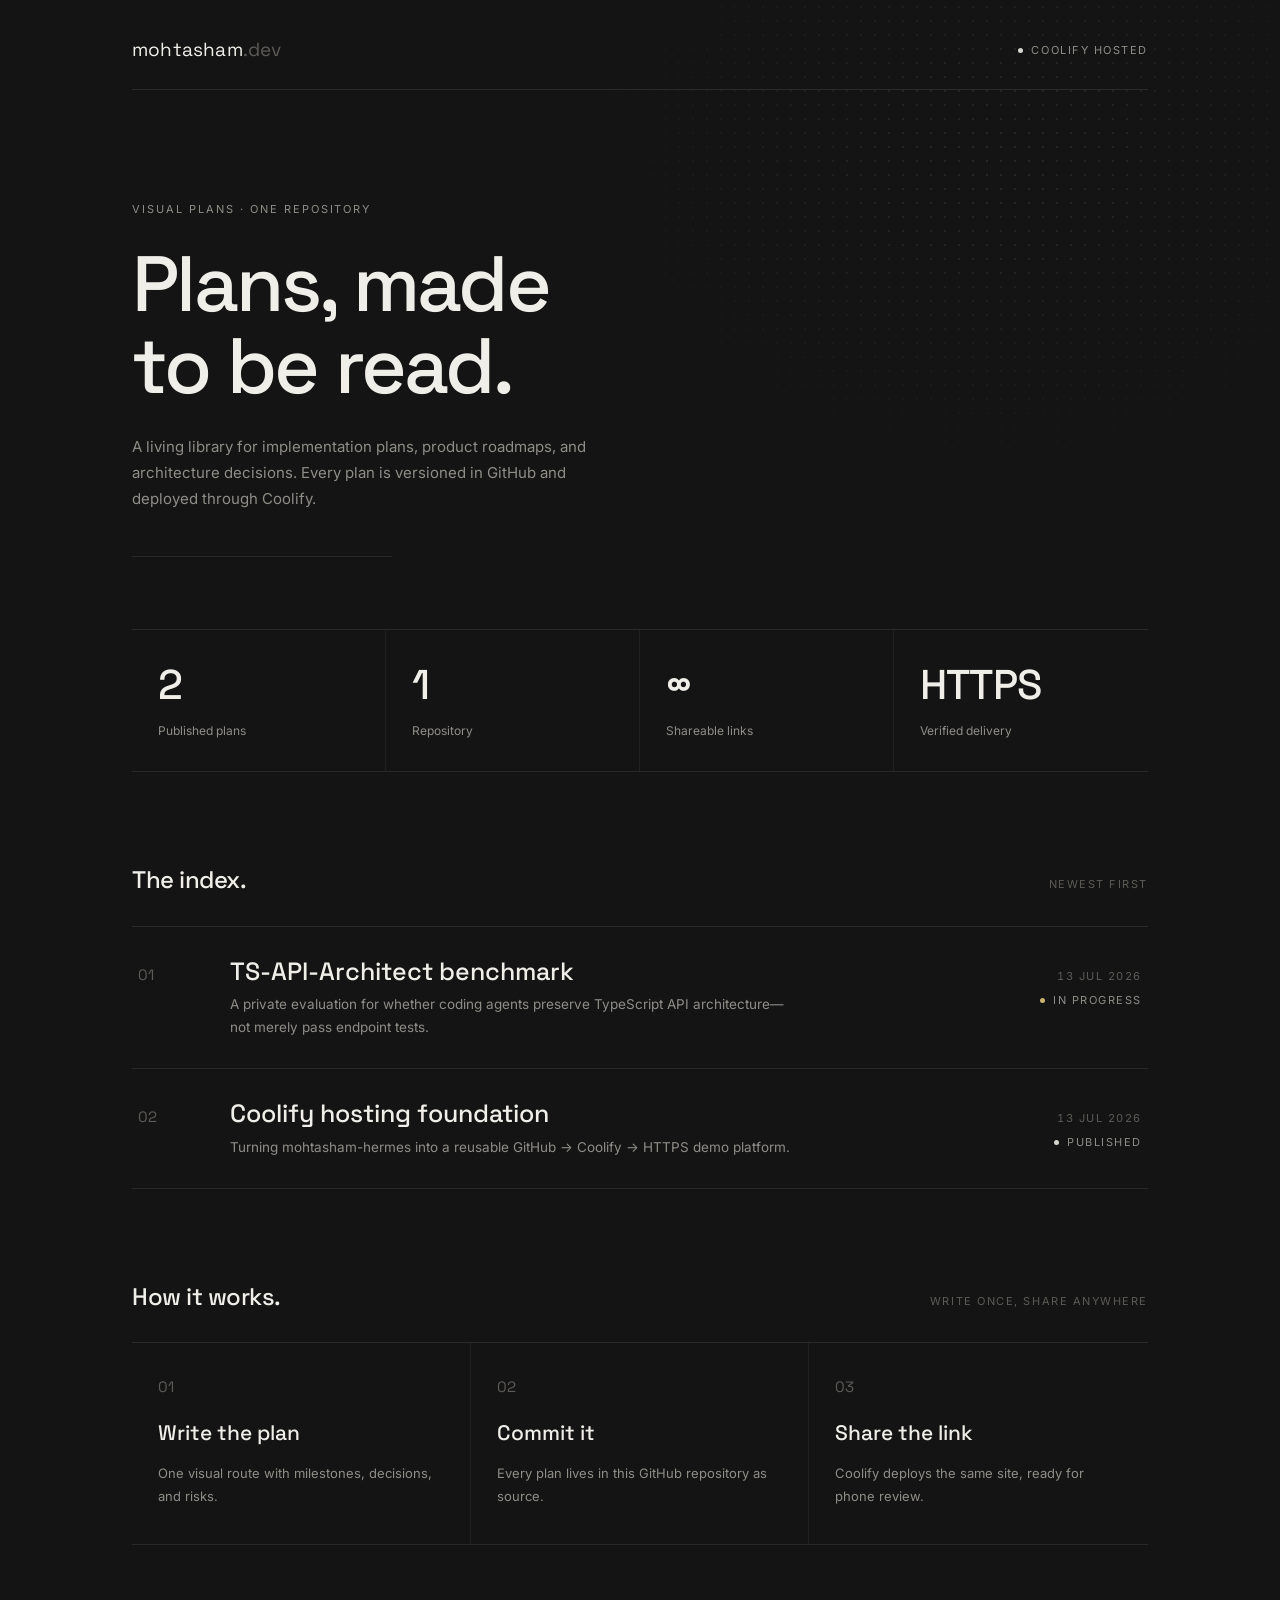
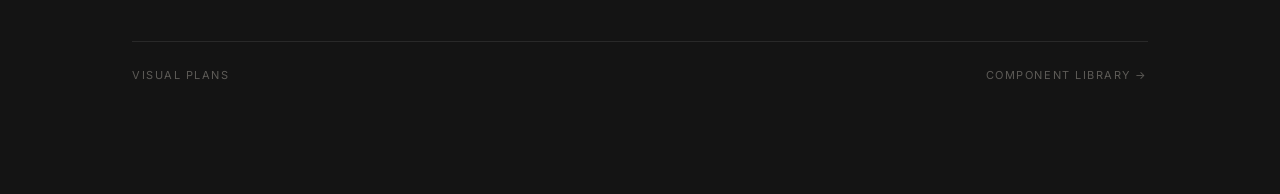
==== index.html @ 5f359d57 "feat: add TS API Architect visual plan" ====
<!doctype html>
<html lang="en">
  <head>
    <meta charset="utf-8" />
    <meta name="viewport" content="width=device-width, initial-scale=1" />
    <meta name="theme-color" content="#141414" />
    <meta
      name="description"
      content="A living library of implementation plans, roadmaps, and architecture decisions — versioned in GitHub, shareable on any device."
    />
    <title>Visual Plans — Mohtasham</title>
    <link rel="preconnect" href="https://fonts.googleapis.com" />
    <link rel="preconnect" href="https://fonts.gstatic.com" crossorigin />
    <link
      rel="stylesheet"
      href="https://fonts.googleapis.com/css2?family=Space+Grotesk:wght@400;500;600&family=Inter:wght@400;500&display=swap"
    />
    <link rel="stylesheet" href="/styles.css" />
  </head>
  <body>
    <div class="dots"></div>
    <main class="shell">
      <header class="topbar">
        <a class="brand" href="/">mohtasham<span>.dev</span></a>
        <span class="tag"><span class="dot"></span>Coolify hosted</span>
      </header>

      <section class="hero">
        <div class="eyebrow">Visual Plans · One repository</div>
        <h1>Plans, made<br />to be read.</h1>
        <p class="lede">
          A living library for implementation plans, product roadmaps, and
          architecture decisions. Every plan is versioned in GitHub and
          deployed through Coolify.
        </p>
        <hr class="hero-rule" />
      </section>

      <section class="stats">
        <div class="stat"><b id="stat-count">1</b><span>Published plans</span></div>
        <div class="stat"><b>1</b><span>Repository</span></div>
        <div class="stat"><b>∞</b><span>Shareable links</span></div>
        <div class="stat"><b>HTTPS</b><span>Verified delivery</span></div>
      </section>

      <section>
        <div class="section-head">
          <h2>The index.</h2>
          <p>Newest first</p>
        </div>
        <div class="plans" id="plans"></div>
      </section>

      <section>
        <div class="section-head">
          <h2>How it works.</h2>
          <p>Write once, share anywhere</p>
        </div>
        <div class="steps">
          <div class="step-card">
            <span class="n">01</span>
            <b>Write the plan</b>
            <span>One visual route with milestones, decisions, and risks.</span>
          </div>
          <div class="step-card">
            <span class="n">02</span>
            <b>Commit it</b>
            <span>Every plan lives in this GitHub repository as source.</span>
          </div>
          <div class="step-card">
            <span class="n">03</span>
            <b>Share the link</b>
            <span>Coolify deploys the same site, ready for phone review.</span>
          </div>
        </div>
      </section>

      <footer class="footer">
        <span>Visual Plans</span>
        <a href="/components/" style="text-decoration: none">Component library →</a>
      </footer>
    </main>

    <script>
      // Add a plan here and it is automatically sorted (newest first) and linked.
      const plans = [
        {
          title: "TS-API-Architect benchmark",
          description:
            "A private evaluation for whether coding agents preserve TypeScript API architecture—not merely pass endpoint tests.",
          href: "/ts-api-architect/",
          date: "2026-07-13",
          status: "active",
        },
        {
          title: "Coolify hosting foundation",
          description:
            "Turning mohtasham-hermes into a reusable GitHub → Coolify → HTTPS demo platform.",
          href: "/coolify-hosting/",
          date: "2026-07-13",
          status: "published",
        },
      ];

      const statusLabels = {
        published: "Published",
        active: "In progress",
        draft: "Draft",
      };

      const formatDate = (iso) =>
        new Date(iso + "T00:00:00").toLocaleDateString("en-GB", {
          day: "numeric",
          month: "short",
          year: "numeric",
        });

      const container = document.getElementById("plans");
      document.getElementById("stat-count").textContent = plans.length;

      if (plans.length === 0) {
        container.innerHTML = '<div class="empty">No plans published yet.</div>';
      } else {
        const sorted = [...plans].sort((a, b) => b.date.localeCompare(a.date));
        container.innerHTML = sorted
          .map(
            (plan, i) => `
          <a class="plan" href="${plan.href}">
            <span class="plan-index">${String(i + 1).padStart(2, "0")}</span>
            <div class="plan-main">
              <h3>${plan.title}</h3>
              <p>${plan.description}</p>
            </div>
            <div class="plan-side">
              <span class="plan-date">${formatDate(plan.date)}</span>
              <span class="status ${plan.status}">${statusLabels[plan.status] ?? plan.status}</span>
            </div>
          </a>`
          )
          .join("");
      }
    </script>
  </body>
</html>
---- styles.css ----
/* Visual Plans — editorial dark design system */

:root {
  --bg: #141414;
  --bg-raised: #191919;
  --line: rgba(255, 255, 255, 0.09);
  --line-soft: rgba(255, 255, 255, 0.06);

  --text: #f0eee9;
  --muted: #8f8d88;
  --faint: #5d5b57;

  --display: "Space Grotesk", "Inter", ui-sans-serif, system-ui, sans-serif;
  --sans: "Inter", ui-sans-serif, system-ui, -apple-system, "Segoe UI",
    Roboto, sans-serif;

  --maxw: 1080px;
}

* {
  box-sizing: border-box;
}

html {
  -webkit-font-smoothing: antialiased;
  text-rendering: optimizeLegibility;
}

body {
  margin: 0;
  min-height: 100vh;
  background: var(--bg);
  color: var(--text);
  font-family: var(--sans);
  font-size: 14px;
  line-height: 1.65;
  position: relative;
}

/* Dotted texture backdrop */
.dots {
  position: fixed;
  inset: 0;
  pointer-events: none;
  background-image: radial-gradient(rgba(255, 255, 255, 0.16) 1px, transparent 1px);
  background-size: 14px 14px;
  -webkit-mask-image: radial-gradient(
    620px 480px at 78% 18%,
    rgba(0, 0, 0, 0.55),
    transparent 70%
  );
  mask-image: radial-gradient(
    620px 480px at 78% 18%,
    rgba(0, 0, 0, 0.55),
    transparent 70%
  );
}

a {
  color: inherit;
}

.shell {
  position: relative;
  max-width: var(--maxw);
  margin: 0 auto;
  padding: 34px 32px 110px;
}

/* ---------- Top bar ---------- */
.topbar {
  display: flex;
  align-items: center;
  justify-content: space-between;
  padding-bottom: 24px;
  border-bottom: 1px solid var(--line);
}

.brand {
  font-family: var(--display);
  font-size: 19px;
  letter-spacing: 0.01em;
  text-decoration: none;
}

.brand span {
  color: var(--faint);
}

.tag {
  font-size: 11px;
  letter-spacing: 0.14em;
  text-transform: uppercase;
  color: var(--muted);
}

.tag .dot {
  display: inline-block;
  width: 5px;
  height: 5px;
  border-radius: 50%;
  background: #d7d5cf;
  margin-right: 8px;
  vertical-align: 1px;
}

/* ---------- Hero ---------- */
.hero {
  padding: 110px 0 72px;
  max-width: 640px;
}

.eyebrow {
  font-size: 11px;
  letter-spacing: 0.18em;
  text-transform: uppercase;
  color: var(--muted);
  margin-bottom: 26px;
}

h1 {
  font-family: var(--display);
  font-weight: 500;
  font-size: clamp(2.7rem, 7vw, 4.9rem);
  line-height: 1.04;
  letter-spacing: -0.035em;
  margin: 0 0 26px;
}

.lede {
  font-size: 15px;
  line-height: 1.75;
  color: var(--muted);
  max-width: 460px;
  margin: 0;
}

.hero-rule {
  width: 260px;
  border: 0;
  border-top: 1px solid var(--line);
  margin: 44px 0 0;
}

/* ---------- Stats ---------- */
.stats {
  display: grid;
  grid-template-columns: repeat(4, 1fr);
  gap: 0;
  border-top: 1px solid var(--line);
  border-bottom: 1px solid var(--line);
}

.stat {
  padding: 34px 26px 30px;
  border-right: 1px solid var(--line-soft);
}

.stat:last-child {
  border-right: 0;
}

.stat b {
  display: block;
  font-family: var(--display);
  font-weight: 500;
  font-size: clamp(1.9rem, 3.6vw, 2.6rem);
  line-height: 1;
  letter-spacing: -0.02em;
  margin-bottom: 12px;
}

.stat span {
  font-size: 12px;
  color: var(--muted);
}

/* ---------- Section head ---------- */
.section-head {
  display: flex;
  align-items: baseline;
  justify-content: space-between;
  gap: 16px;
  margin: 88px 0 26px;
}

.section-head h2 {
  font-family: var(--display);
  font-weight: 500;
  font-size: 24px;
  letter-spacing: -0.02em;
  margin: 0;
}

.section-head p {
  margin: 0;
  font-size: 11px;
  letter-spacing: 0.14em;
  text-transform: uppercase;
  color: var(--faint);
}

/* ---------- Plan index ---------- */
.plans {
  border-top: 1px solid var(--line);
}

.plan {
  display: grid;
  grid-template-columns: 64px 1fr auto;
  gap: 28px;
  align-items: baseline;
  padding: 30px 6px;
  border-bottom: 1px solid var(--line);
  text-decoration: none;
  transition: background 0.2s ease;
}

.plan:hover {
  background: rgba(255, 255, 255, 0.025);
}

.plan-index {
  font-family: var(--display);
  font-size: 15px;
  color: var(--faint);
}

.plan h3 {
  font-family: var(--display);
  font-weight: 500;
  font-size: 25px;
  line-height: 1.15;
  margin: 0 0 8px;
  transition: color 0.2s ease;
}

.plan p {
  margin: 0;
  font-size: 13.5px;
  color: var(--muted);
  max-width: 560px;
}

.plan-side {
  display: flex;
  flex-direction: column;
  align-items: flex-end;
  gap: 6px;
  font-size: 11px;
  letter-spacing: 0.14em;
  text-transform: uppercase;
}

.plan-date {
  color: var(--faint);
  font-variant-numeric: tabular-nums;
}

.status {
  color: var(--muted);
}

.status::before {
  content: "";
  display: inline-block;
  width: 5px;
  height: 5px;
  border-radius: 50%;
  margin-right: 8px;
  vertical-align: 1px;
  background: var(--faint);
}

.status.published::before {
  background: #d7d5cf;
}

.status.active::before {
  background: #c9b370;
}

.empty {
  padding: 48px 6px;
  color: var(--faint);
  font-family: var(--display);
  font-size: 18px;
  border-bottom: 1px solid var(--line);
}

/* ---------- Steps ---------- */
.steps {
  display: grid;
  grid-template-columns: repeat(3, 1fr);
  border-top: 1px solid var(--line);
  border-bottom: 1px solid var(--line);
}

.step-card {
  padding: 32px 26px 36px;
  border-right: 1px solid var(--line-soft);
}

.step-card:last-child {
  border-right: 0;
}

.step-card .n {
  font-family: var(--display);
  font-size: 15px;
  color: var(--faint);
}

.step-card b {
  display: block;
  font-family: var(--display);
  font-weight: 500;
  font-size: 21px;
  margin: 16px 0 10px;
}

.step-card span {
  font-size: 13px;
  color: var(--muted);
}

/* ---------- Footer ---------- */
.footer {
  margin-top: 96px;
  padding-top: 24px;
  border-top: 1px solid var(--line);
  display: flex;
  justify-content: space-between;
  gap: 16px;
  font-size: 11px;
  letter-spacing: 0.14em;
  text-transform: uppercase;
  color: var(--faint);
}

/* ---------- Plan page ---------- */
.back {
  display: inline-block;
  font-size: 11px;
  letter-spacing: 0.16em;
  text-transform: uppercase;
  color: var(--muted);
  text-decoration: none;
  margin-bottom: 30px;
  transition: color 0.2s ease;
}

.back:hover {
  color: var(--text);
}

/* Timeline */
.timeline {
  border-top: 1px solid var(--line);
}

.tl-step {
  display: grid;
  grid-template-columns: 64px 1fr auto;
  gap: 28px;
  padding: 30px 6px;
  border-bottom: 1px solid var(--line);
}

.tl-num {
  font-family: var(--display);
  font-size: 15px;
  color: var(--faint);
}

.tl-step h3 {
  font-family: var(--display);
  font-weight: 500;
  font-size: 22px;
  margin: 0 0 8px;
}

.tl-step p {
  margin: 0;
  font-size: 13.5px;
  color: var(--muted);
  max-width: 620px;
}

.tl-status {
  font-size: 11px;
  letter-spacing: 0.14em;
  text-transform: uppercase;
  color: var(--muted);
  white-space: nowrap;
}

.tl-status::before {
  content: "";
  display: inline-block;
  width: 5px;
  height: 5px;
  border-radius: 50%;
  margin-right: 8px;
  vertical-align: 1px;
  background: #d7d5cf;
}

.tl-step.now .tl-status {
  color: #d8c48a;
}

.tl-step.now .tl-status::before {
  background: #c9b370;
}

/* Flow */
.flow {
  display: flex;
  align-items: center;
  flex-wrap: wrap;
  gap: 14px;
  padding: 38px 6px;
  border-top: 1px solid var(--line);
  border-bottom: 1px solid var(--line);
}

.node {
  font-family: var(--display);
  font-size: 18px;
}

.flow .sep {
  color: var(--faint);
  font-size: 13px;
}

/* Two-column cards */
.grid {
  display: grid;
  grid-template-columns: 1fr 1fr;
  border-top: 1px solid var(--line);
  border-bottom: 1px solid var(--line);
}

.card {
  padding: 34px 30px 38px;
  border-right: 1px solid var(--line-soft);
}

.card:last-child {
  border-right: 0;
}

.card h3 {
  font-family: var(--display);
  font-weight: 500;
  font-size: 21px;
  margin: 0 0 16px;
}

.card ul {
  margin: 0;
  padding: 0;
  list-style: none;
}

.card li {
  font-size: 13.5px;
  color: var(--muted);
  padding: 9px 0;
  border-bottom: 1px solid var(--line-soft);
}

.card li:last-child {
  border-bottom: 0;
}

/* Callout */
.callout {
  border: 1px solid var(--line);
  background: var(--bg-raised);
  padding: 40px 36px;
}

.callout h3 {
  font-family: var(--display);
  font-weight: 500;
  font-size: 24px;
  margin: 0 0 12px;
}

.callout p {
  margin: 0;
  font-size: 14px;
  color: var(--muted);
  max-width: 640px;
}

/* ---------- Visual components (components.js) ---------- */
.vp-component {
  display: block;
  padding: 34px 6px 38px;
  border-top: 1px solid var(--line);
  border-bottom: 1px solid var(--line);
}

.vp-component + .vp-component {
  border-top: 0;
}

.vp-label {
  font-size: 11px;
  letter-spacing: 0.14em;
  text-transform: uppercase;
  color: var(--faint);
  margin-bottom: 24px;
}

.vp-scroll {
  overflow-x: auto;
  scrollbar-width: none;
}

.vp-scroll::-webkit-scrollbar {
  display: none;
}

vp-donut {
  text-align: center;
}

/* Side-by-side components */
.vp-row {
  display: grid;
  grid-template-columns: 1fr 1fr;
  border-top: 1px solid var(--line);
  border-bottom: 1px solid var(--line);
}

.vp-row .vp-component {
  border: 0;
  border-right: 1px solid var(--line-soft);
  padding-left: 26px;
  padding-right: 26px;
}

.vp-row .vp-component:last-child {
  border-right: 0;
}

/* Gallery usage snippets */
.vp-usage {
  margin: 0;
  padding: 20px 22px;
  background: var(--bg-raised);
  border: 1px solid var(--line-soft);
  border-top: 0;
  overflow-x: auto;
  font-family: ui-monospace, "SF Mono", Menlo, monospace;
  font-size: 12px;
  line-height: 1.7;
  color: var(--muted);
}

/* ---------- Responsive ---------- */
@media (max-width: 720px) {
  .shell {
    padding: 24px 20px 72px;
  }
  .hero {
    padding: 64px 0 48px;
  }
  .stats {
    grid-template-columns: 1fr 1fr;
  }
  .stat:nth-child(2n) {
    border-right: 0;
  }
  .stat:nth-child(-n + 2) {
    border-bottom: 1px solid var(--line-soft);
  }
  .steps {
    grid-template-columns: 1fr;
  }
  .step-card {
    border-right: 0;
    border-bottom: 1px solid var(--line-soft);
  }
  .step-card:last-child {
    border-bottom: 0;
  }
  .plan,
  .tl-step {
    grid-template-columns: 1fr;
    gap: 10px;
  }
  .plan-index,
  .tl-num {
    display: none;
  }
  .plan-side {
    flex-direction: row;
    align-items: center;
    gap: 18px;
    margin-top: 4px;
  }
  .grid {
    grid-template-columns: 1fr;
  }
  .card {
    border-right: 0;
    border-bottom: 1px solid var(--line-soft);
  }
  .card:last-child {
    border-bottom: 0;
  }
  .section-head {
    flex-direction: column;
    gap: 6px;
  }
  .footer {
    flex-direction: column;
    gap: 8px;
  }
  .vp-row {
    grid-template-columns: 1fr;
  }
  .vp-row .vp-component {
    border-right: 0;
    border-bottom: 1px solid var(--line-soft);
  }
  .vp-row .vp-component:last-child {
    border-bottom: 0;
  }
}
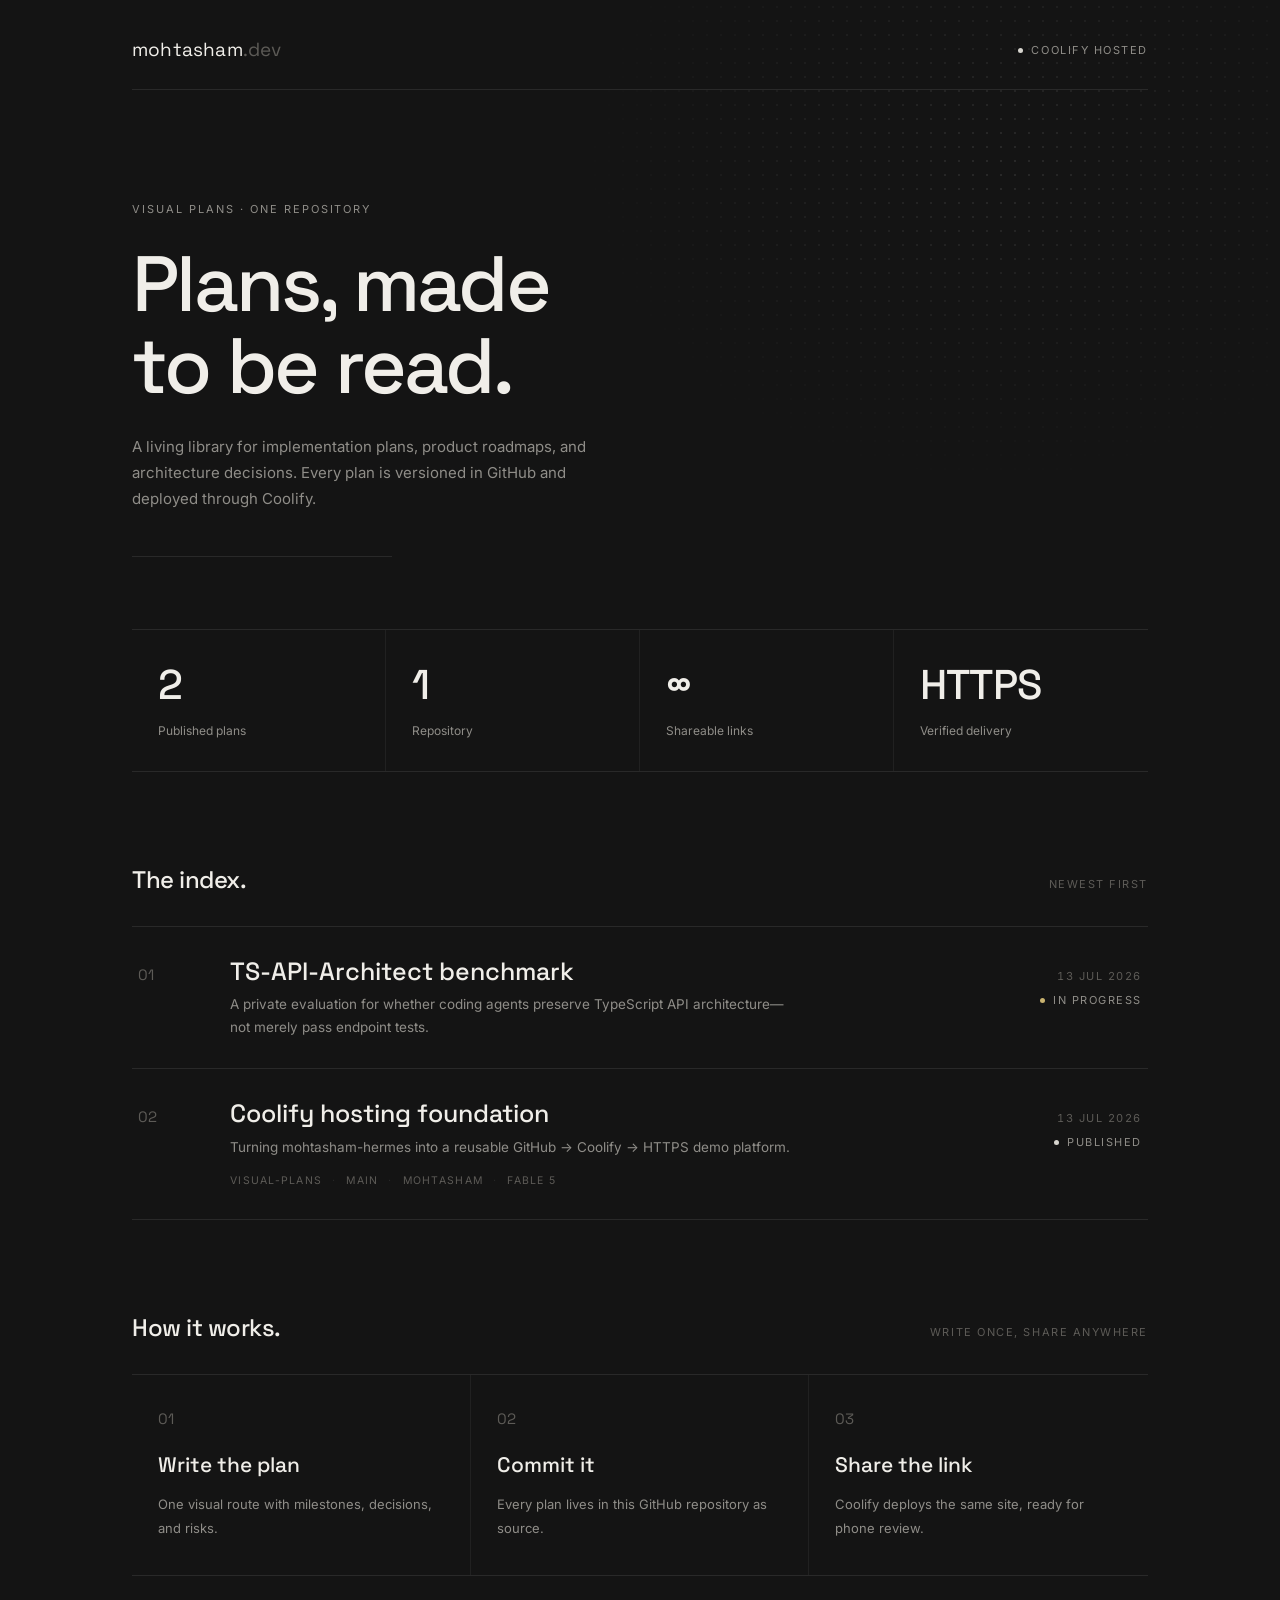
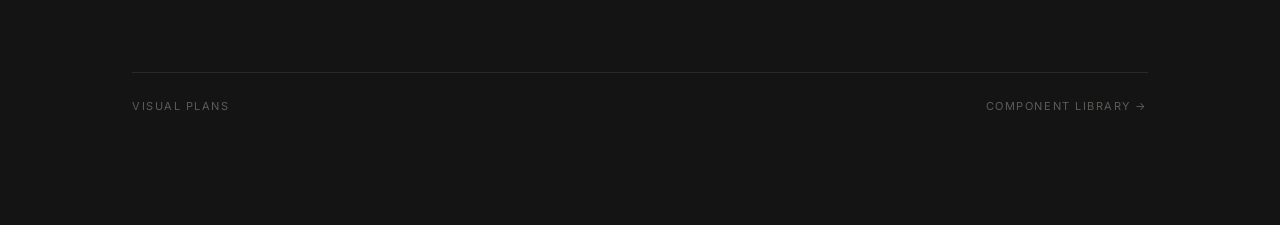
==== commit ba311cfb: "feat: add per-plan metadata (project repo, branch, PR, author, model) Co-authored-by: Cursor <cursor" ====
--- a/index.html
+++ b/index.html
@@ -83,6 +83,7 @@
 
     <script>
       // Add a plan here and it is automatically sorted (newest first) and linked.
+      // Optional fields: repo, branch, pr (URL), author, model.
       const plans = [
         {
           title: "TS-API-Architect benchmark",
@@ -99,6 +100,10 @@
           href: "/coolify-hosting/",
           date: "2026-07-13",
           status: "published",
+          repo: "MohtashamMurshid/visual-plans",
+          branch: "main",
+          author: "Mohtasham",
+          model: "Fable 5",
         },
       ];
 
@@ -121,6 +126,19 @@
       if (plans.length === 0) {
         container.innerHTML = '<div class="empty">No plans published yet.</div>';
       } else {
+        const metaLine = (plan) => {
+          const parts = [];
+          if (plan.repo) parts.push(plan.repo.split("/").pop());
+          if (plan.branch) parts.push(plan.branch);
+          if (plan.pr) parts.push("PR");
+          if (plan.author) parts.push(plan.author);
+          if (plan.model) parts.push(plan.model);
+          if (!parts.length) return "";
+          return `<div class="plan-meta">${parts
+            .map((p) => `<span>${p}</span>`)
+            .join('<span class="sep">·</span>')}</div>`;
+        };
+
         const sorted = [...plans].sort((a, b) => b.date.localeCompare(a.date));
         container.innerHTML = sorted
           .map(
@@ -130,6 +148,7 @@
             <div class="plan-main">
               <h3>${plan.title}</h3>
               <p>${plan.description}</p>
+              ${metaLine(plan)}
             </div>
             <div class="plan-side">
               <span class="plan-date">${formatDate(plan.date)}</span>
--- a/styles.css
+++ b/styles.css
@@ -175,6 +175,54 @@
   color: var(--muted);
 }
 
+/* ---------- Plan details strip ---------- */
+.details {
+  display: flex;
+  flex-wrap: wrap;
+  gap: 0;
+  border-top: 1px solid var(--line);
+  border-bottom: 1px solid var(--line);
+  margin-bottom: 56px;
+}
+
+.detail {
+  flex: 1 1 auto;
+  padding: 20px 24px 22px;
+  border-right: 1px solid var(--line-soft);
+}
+
+.detail:last-child {
+  border-right: 0;
+}
+
+.detail span {
+  display: block;
+  font-size: 10.5px;
+  letter-spacing: 0.14em;
+  text-transform: uppercase;
+  color: var(--faint);
+  margin-bottom: 7px;
+}
+
+.detail b {
+  font-family: var(--display);
+  font-weight: 500;
+  font-size: 14.5px;
+}
+
+.detail a {
+  font-family: var(--display);
+  font-weight: 500;
+  font-size: 14.5px;
+  text-decoration: none;
+  border-bottom: 1px solid var(--line);
+  transition: border-color 0.2s ease, color 0.2s ease;
+}
+
+.detail a:hover {
+  border-color: var(--muted);
+}
+
 /* ---------- Section head ---------- */
 .section-head {
   display: flex;
@@ -240,6 +288,21 @@
   font-size: 13.5px;
   color: var(--muted);
   max-width: 560px;
+}
+
+.plan-meta {
+  display: flex;
+  flex-wrap: wrap;
+  gap: 10px;
+  margin-top: 14px;
+  font-size: 10.5px;
+  letter-spacing: 0.12em;
+  text-transform: uppercase;
+  color: var(--faint);
+}
+
+.plan-meta .sep {
+  color: var(--line);
 }
 
 .plan-side {
@@ -623,6 +686,16 @@
     flex-direction: column;
     gap: 8px;
   }
+  .details {
+    flex-direction: column;
+  }
+  .detail {
+    border-right: 0;
+    border-bottom: 1px solid var(--line-soft);
+  }
+  .detail:last-child {
+    border-bottom: 0;
+  }
   .vp-row {
     grid-template-columns: 1fr;
   }
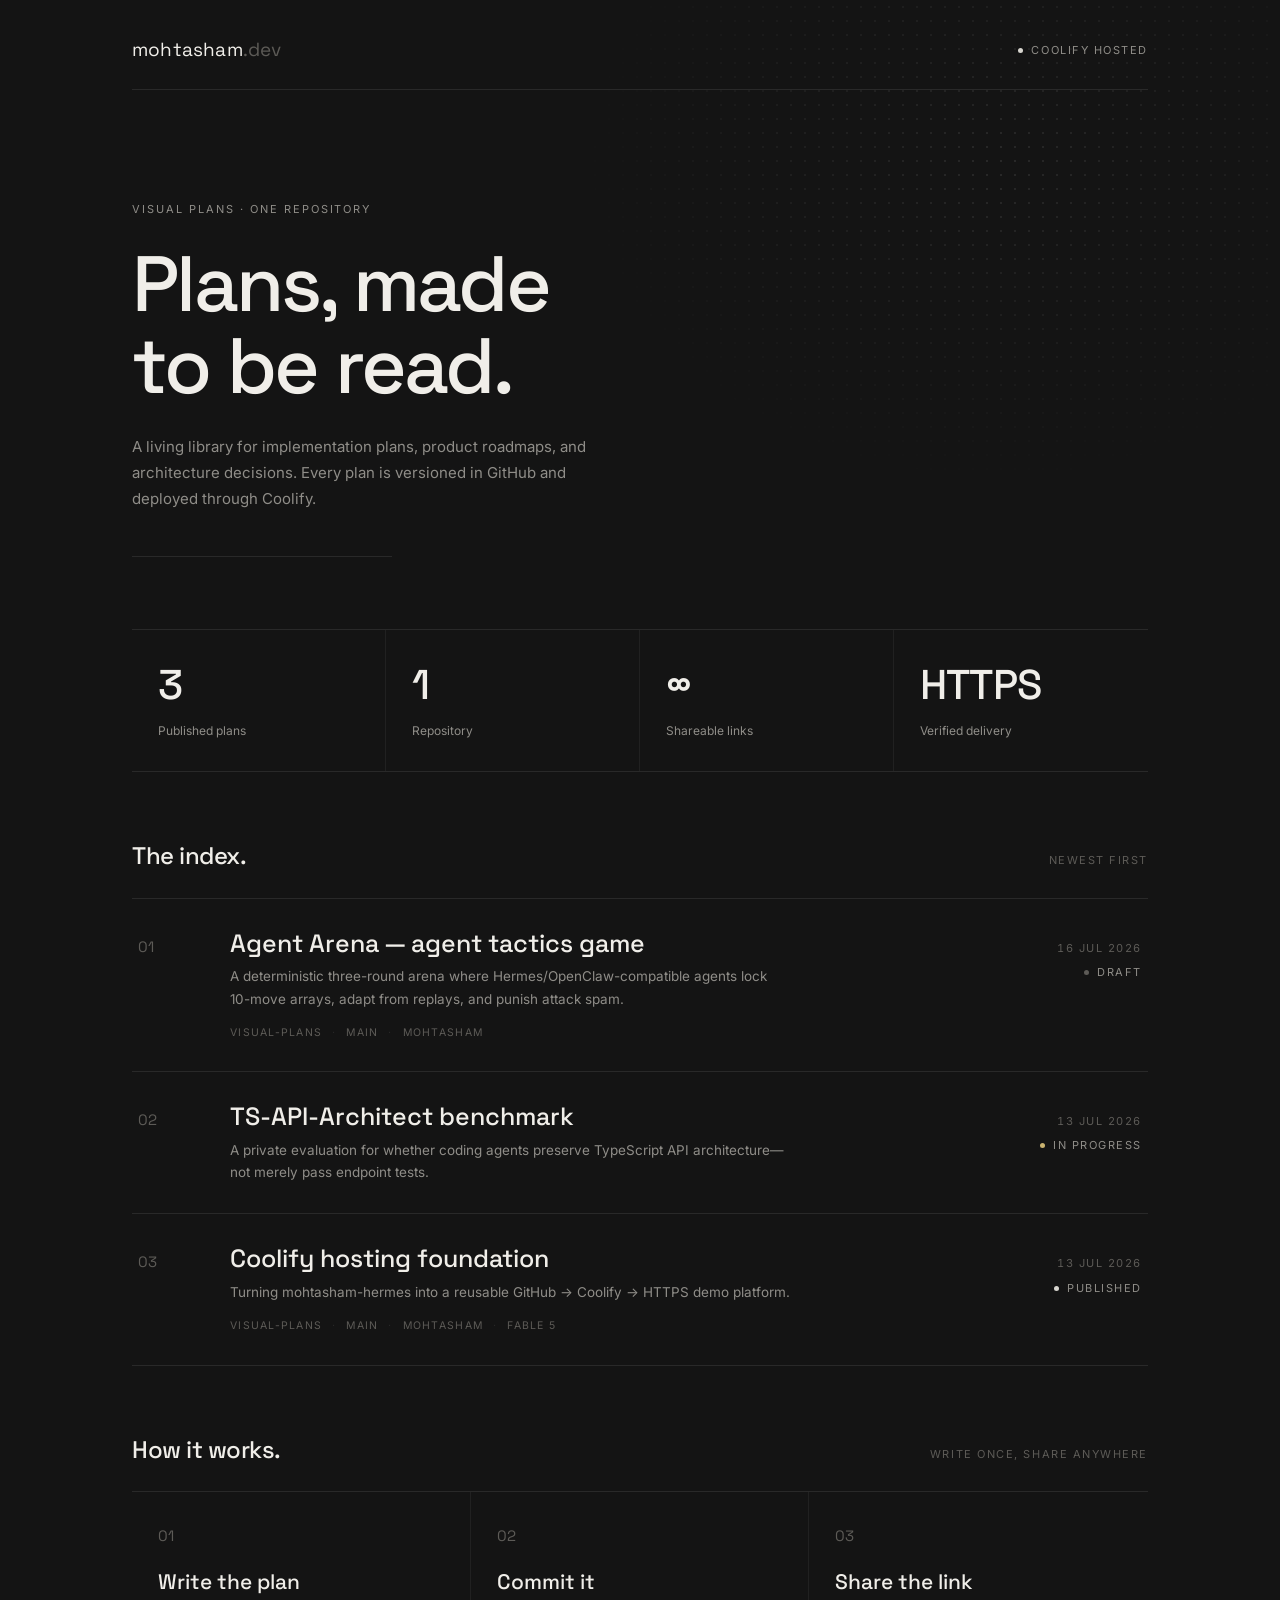
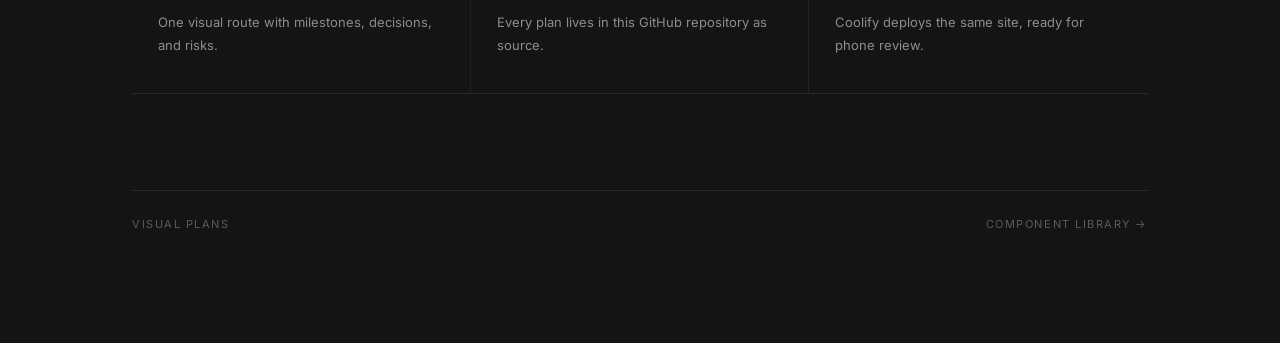
==== commit b1c362ea: "docs: add agent arena game plan" ====
--- a/index.html
+++ b/index.html
@@ -86,6 +86,17 @@
       // Optional fields: repo, branch, pr (URL), author, model.
       const plans = [
         {
+          title: "Agent Arena — agent tactics game",
+          description:
+            "A deterministic three-round arena where Hermes/OpenClaw-compatible agents lock 10-move arrays, adapt from replays, and punish attack spam.",
+          href: "/agent-arena/",
+          date: "2026-07-16",
+          status: "draft",
+          repo: "MohtashamMurshid/visual-plans",
+          branch: "main",
+          author: "Mohtasham",
+        },
+        {
           title: "TS-API-Architect benchmark",
           description:
             "A private evaluation for whether coding agents preserve TypeScript API architecture—not merely pass endpoint tests.",
--- a/styles.css
+++ b/styles.css
@@ -175,6 +175,47 @@
   color: var(--muted);
 }
 
+/* ---------- Report header (plan pages) ---------- */
+.report-head {
+  display: grid;
+  grid-template-columns: 1.15fr 0.85fr;
+  gap: 56px;
+  align-items: center;
+  padding: 52px 0 48px;
+}
+
+.report-head .back {
+  margin-bottom: 22px;
+}
+
+.report-head h1 {
+  font-size: clamp(1.8rem, 3.4vw, 2.7rem);
+  line-height: 1.12;
+  letter-spacing: -0.025em;
+  margin: 12px 0 16px;
+}
+
+.report-head .lede {
+  font-size: 14px;
+  line-height: 1.7;
+  max-width: 480px;
+}
+
+.report-aside {
+  border: 1px solid var(--line);
+  background: var(--bg-raised);
+  padding: 26px 28px 20px;
+}
+
+.report-aside .vp-component {
+  border: 0;
+  padding: 0;
+}
+
+.report-aside .vp-label {
+  margin-bottom: 18px;
+}
+
 /* ---------- Plan details strip ---------- */
 .details {
   display: flex;
@@ -229,7 +270,7 @@
   align-items: baseline;
   justify-content: space-between;
   gap: 16px;
-  margin: 88px 0 26px;
+  margin: 64px 0 22px;
 }
 
 .section-head h2 {
@@ -686,6 +727,11 @@
     flex-direction: column;
     gap: 8px;
   }
+  .report-head {
+    grid-template-columns: 1fr;
+    gap: 28px;
+    padding: 36px 0 32px;
+  }
   .details {
     flex-direction: column;
   }
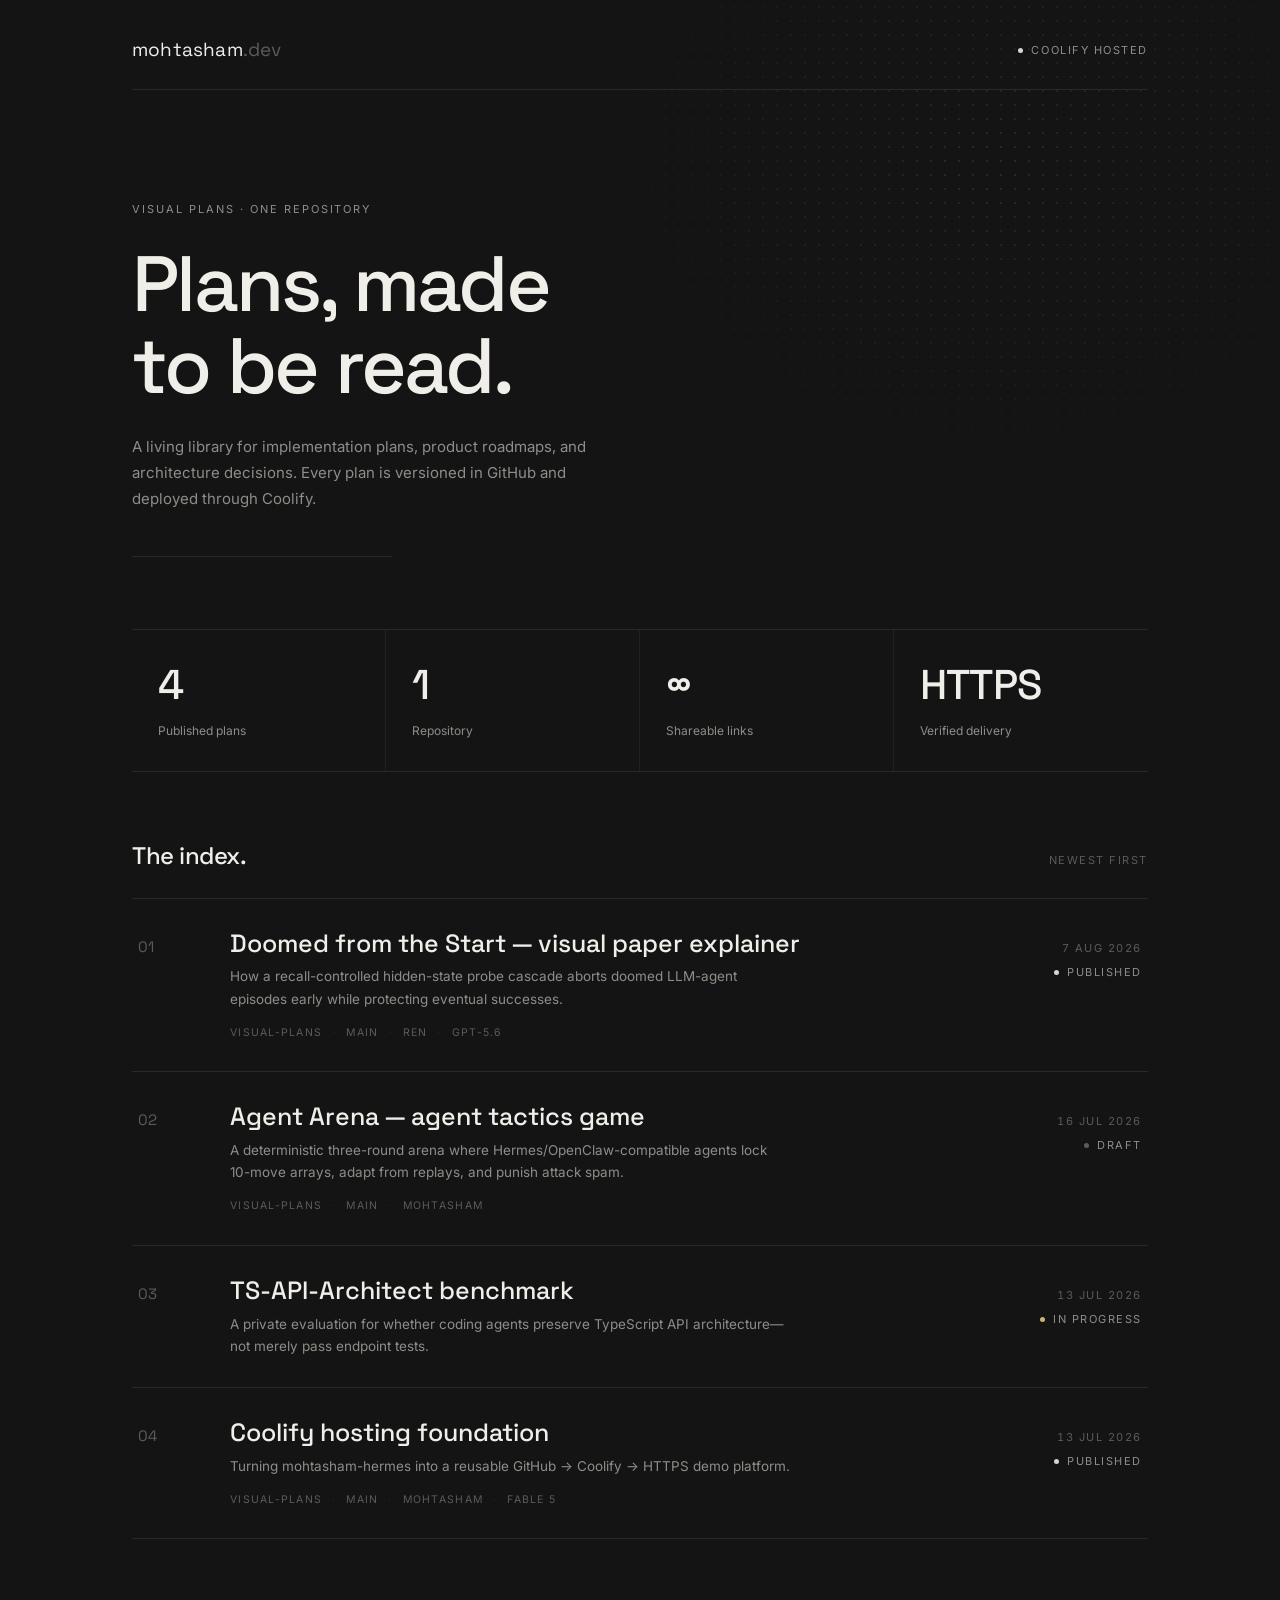
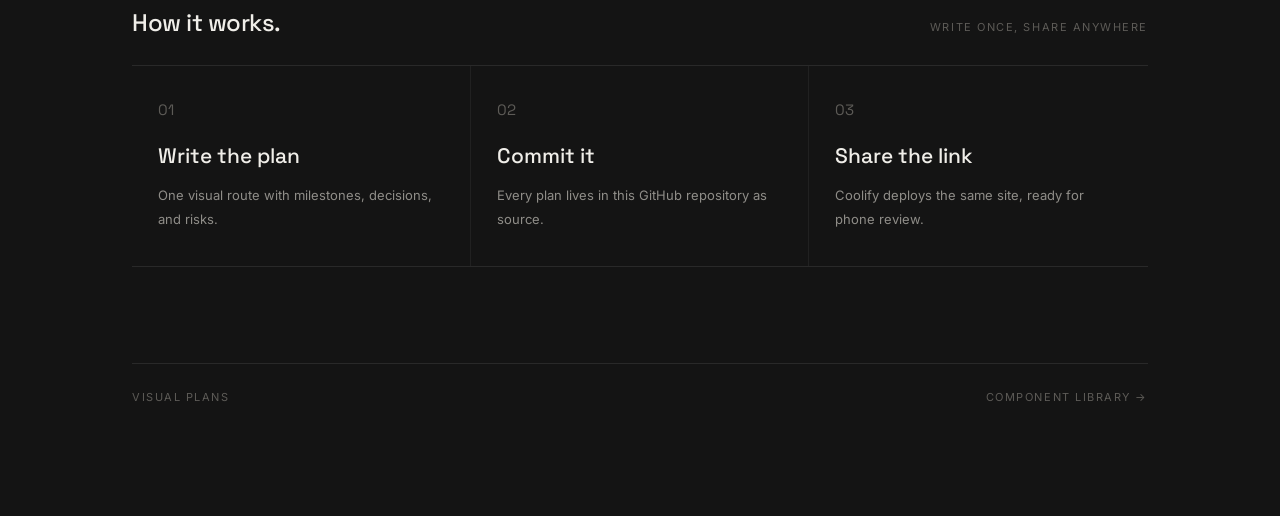
==== commit 3d50b237: "docs: visualise recall-controlled agent early abort" ====
--- a/index.html
+++ b/index.html
@@ -86,6 +86,18 @@
       // Optional fields: repo, branch, pr (URL), author, model.
       const plans = [
         {
+          title: "Doomed from the Start — visual paper explainer",
+          description:
+            "How a recall-controlled hidden-state probe cascade aborts doomed LLM-agent episodes early while protecting eventual successes.",
+          href: "/doomed-agent-early-abort/",
+          date: "2026-08-07",
+          status: "published",
+          repo: "MohtashamMurshid/visual-plans",
+          branch: "main",
+          author: "Ren",
+          model: "GPT-5.6",
+        },
+        {
           title: "Agent Arena — agent tactics game",
           description:
             "A deterministic three-round arena where Hermes/OpenClaw-compatible agents lock 10-move arrays, adapt from replays, and punish attack spam.",
--- a/styles.css
+++ b/styles.css
@@ -668,6 +668,92 @@
 }
 
 /* ---------- Responsive ---------- */
+/* ---------- Visual paper explainer ---------- */
+.paper-actions { display: flex; align-items: center; flex-wrap: wrap; gap: 14px 20px; margin-top: 24px; }
+.paper-link { display: inline-block; padding: 10px 14px; border: 1px solid rgba(201,179,112,.45); color: #d8c48a; text-decoration: none; font-family: var(--display); font-weight: 500; }
+.paper-byline { color: var(--faint); font-size: 11px; letter-spacing: .08em; text-transform: uppercase; }
+.result-aside { text-align: left; }
+.aside-kicker, .callout-kicker { color: var(--faint); font-size: 10.5px; letter-spacing: .15em; text-transform: uppercase; }
+.result-aside strong { display: block; margin-top: 16px; font-family: var(--display); font-size: clamp(3rem, 6vw, 4.8rem); line-height: .95; color: #d8c48a; }
+.result-aside p { color: var(--muted); margin: 14px 0 18px; line-height: 1.55; }
+.aside-rule { border-top: 1px solid var(--line); margin-bottom: 16px; }
+.result-aside > span { color: var(--text); font-family: var(--display); font-size: 13px; }
+.thesis-band { display: grid; grid-template-columns: 140px 1fr; gap: 32px; padding: 34px 6px; border-top: 1px solid var(--line); border-bottom: 1px solid var(--line); }
+.thesis-label { color: #d8c48a; font-size: 10.5px; letter-spacing: .15em; text-transform: uppercase; }
+.thesis-band p { max-width: 750px; margin: 0; color: var(--muted); font-size: 16px; line-height: 1.75; }
+.thesis-band b { color: var(--text); }
+.cascade-map { display: grid; grid-template-columns: repeat(6, 1fr); border: 1px solid var(--line); }
+.cascade-map article { min-width: 0; padding: 24px 18px 26px; border-right: 1px solid var(--line-soft); position: relative; }
+.cascade-map article:last-child { border-right: 0; background: rgba(201,179,112,.045); }
+.cascade-map article > span { color: var(--faint); font-family: var(--display); font-size: 12px; }
+.cascade-map article:not(:last-child)::after { content: "→"; position: absolute; right: -8px; top: 57px; z-index: 2; color: var(--faint); background: var(--bg); padding: 1px 3px; }
+.cascade-icon { margin: 18px 0 16px; width: 42px; height: 42px; display: grid; place-items: center; border: 1px solid rgba(255,255,255,.16); background: rgba(255,255,255,.02); color: #d8c48a; font-family: var(--display); font-size: 17px; }
+.cascade-map h3 { margin: 0 0 8px; font-family: var(--display); font-weight: 500; font-size: 15px; }
+.cascade-map p { margin: 0; color: var(--muted); font-size: 11.5px; line-height: 1.55; }
+.equation-strip { display: grid; grid-template-columns: repeat(3,1fr); border: 1px solid var(--line); border-top: 0; }
+.equation-strip div { padding: 18px; border-right: 1px solid var(--line-soft); }
+.equation-strip div:last-child { border-right: 0; }
+.equation-strip span { display: block; color: var(--faint); font-size: 10px; letter-spacing: .12em; text-transform: uppercase; margin-bottom: 6px; }
+.equation-strip code { color: var(--text); font-size: 13px; }
+.evidence-grid { display: grid; grid-template-columns: repeat(5,1fr); border-top: 1px solid var(--line); border-bottom: 1px solid var(--line); }
+.evidence-card { padding: 26px 20px 28px; border-right: 1px solid var(--line-soft); }
+.evidence-card:last-child { border-right: 0; }
+.evidence-num { display:block; color: var(--faint); font-family: var(--display); font-size: 11px; }
+.evidence-card strong { display: block; margin: 24px 0 16px; font-family: var(--display); font-size: clamp(2rem,3.5vw,3rem); font-weight: 500; line-height: 1; }
+.lead-evidence strong { color: #d8c48a; }
+.evidence-card h3 { margin: 0 0 8px; font-family: var(--display); font-size: 14px; font-weight: 500; }
+.evidence-card p { margin: 0; color: var(--muted); font-size: 11.5px; line-height: 1.55; }
+.signal-layout { display: grid; grid-template-columns: 1.3fr .7fr; border: 1px solid var(--line); }
+.signal-story, .compare-card { padding: 34px; }
+.signal-story { border-right: 1px solid var(--line-soft); }
+.round-rise { display: grid; grid-template-columns: auto auto 1fr auto auto 1.8fr auto auto; gap: 10px; align-items: center; margin-bottom: 28px; }
+.round-rise span, .compare-label { color: var(--faint); font-size: 10px; letter-spacing: .1em; text-transform: uppercase; }
+.round-rise b { font-family: var(--display); font-weight: 500; }
+.round-rise i { display: block; border-top: 1px solid var(--faint); }
+.round-rise i.wide { border-color: #c9b370; }
+.signal-story h3 { font-family: var(--display); font-weight: 500; margin: 0 0 10px; font-size: 20px; }
+.signal-story p, .compare-card p { color: var(--muted); margin: 0; }
+.compare-card > div { display: flex; align-items: baseline; justify-content: space-between; gap: 16px; padding: 18px 0; border-bottom: 1px solid var(--line-soft); }
+.compare-card > div b { font-family: var(--display); font-size: 28px; font-weight: 500; }
+.compare-card > div:first-of-type b { color: #d8c48a; }
+.compare-card > div span { color: var(--muted); font-size: 11px; }
+.compare-card p { margin-top: 20px; font-size: 12px; }
+.cert-grid { display: grid; grid-template-columns: repeat(3,1fr); border: 1px solid var(--line); }
+.cert-grid article { padding: 30px; border-right: 1px solid var(--line-soft); }
+.cert-grid article:last-child { border-right: 0; }
+.cert-target { color: #d8c48a; font-size: 10.5px; letter-spacing: .12em; text-transform: uppercase; }
+.cert-grid b { display: block; font-family: var(--display); font-size: 44px; font-weight: 500; margin: 14px 0 8px; }
+.cert-grid p { color: var(--muted); margin: 0; font-size: 12px; }
+.formula-callout { display: grid; grid-template-columns: .7fr 1.3fr; gap: 36px; align-items: center; padding: 28px 30px; border: 1px solid var(--line); border-top: 0; background: var(--bg-raised); }
+.formula-callout code { color: #d8c48a; font-size: clamp(1rem,2vw,1.35rem); }
+.formula-callout p { color: var(--muted); margin: 0; }
+.implementation-timeline small { display: block; color: var(--faint); margin-top: 12px; font-size: 10.5px; letter-spacing: .04em; }
+.risk-grid { display: grid; grid-template-columns: 1fr 1fr; border: 1px solid var(--line); }
+.risk-grid article { padding: 30px; border-right: 1px solid var(--line-soft); border-bottom: 1px solid var(--line-soft); }
+.risk-grid article:nth-child(2n) { border-right: 0; }
+.risk-grid article:nth-last-child(-n+2) { border-bottom: 0; }
+.risk-grid span { color: #d8c48a; font-size: 10px; letter-spacing: .12em; text-transform: uppercase; }
+.risk-grid h3 { font-family: var(--display); font-weight: 500; margin: 14px 0 8px; font-size: 20px; }
+.risk-grid p { color: var(--muted); margin: 0; }
+.takeaway-list { border-top: 1px solid var(--line); }
+.takeaway-list article { display: grid; grid-template-columns: 64px 1fr; gap: 24px; padding: 24px 6px; border-bottom: 1px solid var(--line); }
+.takeaway-list span { color: var(--faint); font-family: var(--display); }
+.takeaway-list p { margin: 0; color: var(--muted); font-size: 15px; }
+.takeaway-list b { color: var(--text); }
+.next-experiment { display: grid; grid-template-columns: 1fr 1fr; gap: 48px; align-items: end; }
+.next-experiment h3 { margin-top: 12px; }
+
+@media (max-width: 900px) {
+  .cascade-map { grid-template-columns: repeat(3, 1fr); }
+  .cascade-map article:nth-child(3) { border-right: 0; }
+  .cascade-map article:nth-child(-n+3) { border-bottom: 1px solid var(--line-soft); }
+  .cascade-map article:nth-child(3)::after { display:none; }
+  .evidence-grid { grid-template-columns: repeat(2, 1fr); }
+  .evidence-card { border-bottom: 1px solid var(--line-soft); }
+  .evidence-card:nth-child(2n) { border-right: 0; }
+  .evidence-card:last-child { grid-column: 1 / -1; border-bottom: 0; }
+}
+
 @media (max-width: 720px) {
   .shell {
     padding: 24px 20px 72px;
@@ -752,4 +838,28 @@
   .vp-row .vp-component:last-child {
     border-bottom: 0;
   }
-}
+  .paper-hero { gap: 28px; }
+  .thesis-band { grid-template-columns: 1fr; gap: 12px; }
+  .cascade-map { grid-template-columns: 1fr; }
+  .cascade-map article { border-right: 0; border-bottom: 1px solid var(--line-soft); display: grid; grid-template-columns: 34px 44px 1fr; column-gap: 12px; align-items: center; }
+  .cascade-map article:last-child { border-bottom: 0; }
+  .cascade-map article:not(:last-child)::after { content: "↓"; right: auto; left: 51px; top: auto; bottom: -10px; }
+  .cascade-map article:nth-child(3)::after { display:block; }
+  .cascade-icon { margin: 0; }
+  .cascade-map h3 { margin: 0; }
+  .cascade-map p { grid-column: 3; margin-top: 6px; }
+  .equation-strip, .cert-grid, .formula-callout, .signal-layout, .risk-grid, .next-experiment { grid-template-columns: 1fr; }
+  .equation-strip div, .cert-grid article { border-right: 0; border-bottom: 1px solid var(--line-soft); }
+  .equation-strip div:last-child, .cert-grid article:last-child { border-bottom: 0; }
+  .evidence-grid { grid-template-columns: 1fr; }
+  .evidence-card, .evidence-card:nth-child(2n), .evidence-card:last-child { grid-column: auto; border-right: 0; border-bottom: 1px solid var(--line-soft); }
+  .evidence-card:last-child { border-bottom: 0; }
+  .signal-story { border-right: 0; border-bottom: 1px solid var(--line-soft); }
+  .round-rise { grid-template-columns: auto auto 1fr; }
+  .round-rise i.wide { grid-column: auto; }
+  .risk-grid article, .risk-grid article:nth-child(2n), .risk-grid article:nth-last-child(-n+2) { border-right: 0; border-bottom: 1px solid var(--line-soft); }
+  .risk-grid article:last-child { border-bottom: 0; }
+  .next-experiment { gap: 20px; }
+  .paper-plan vp-bar-chart { max-width: 100%; overflow-x: auto; scrollbar-width: thin; }
+  .paper-plan vp-bar-chart svg { min-width: 620px; }
+}
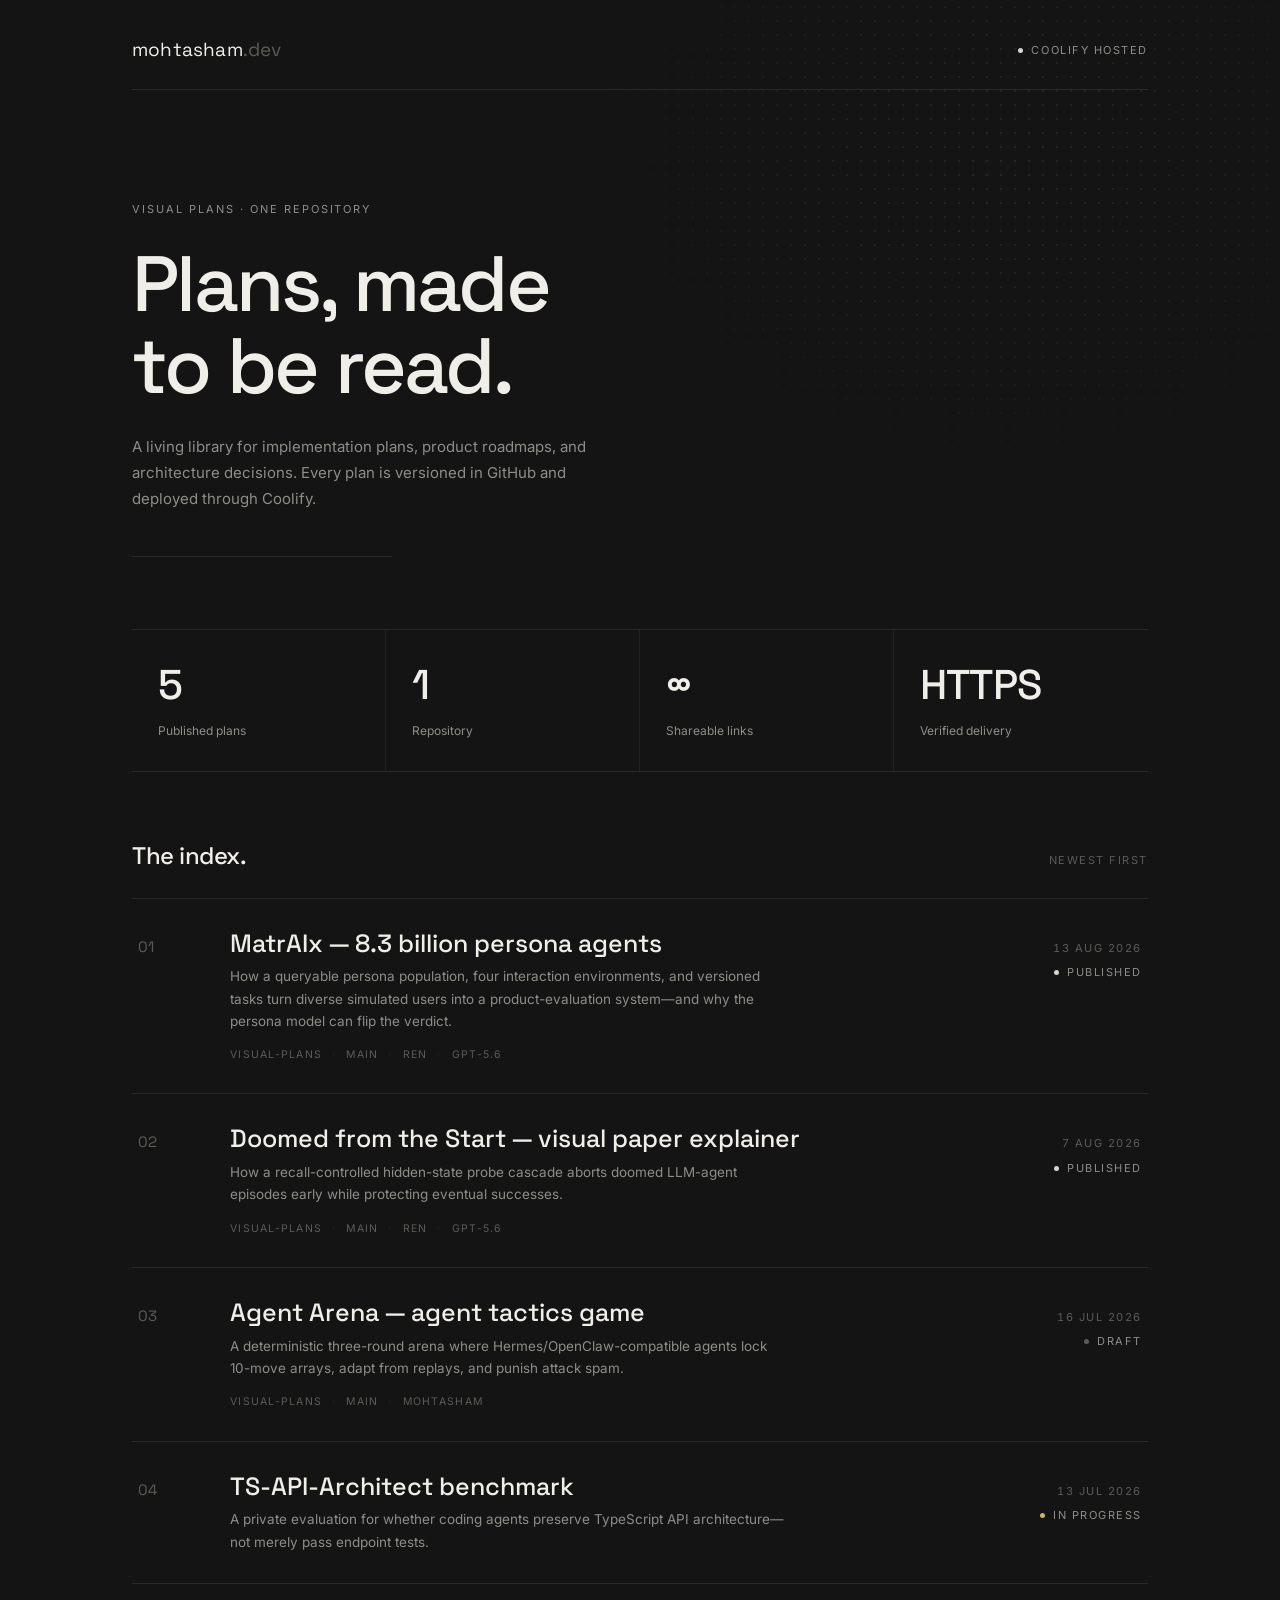
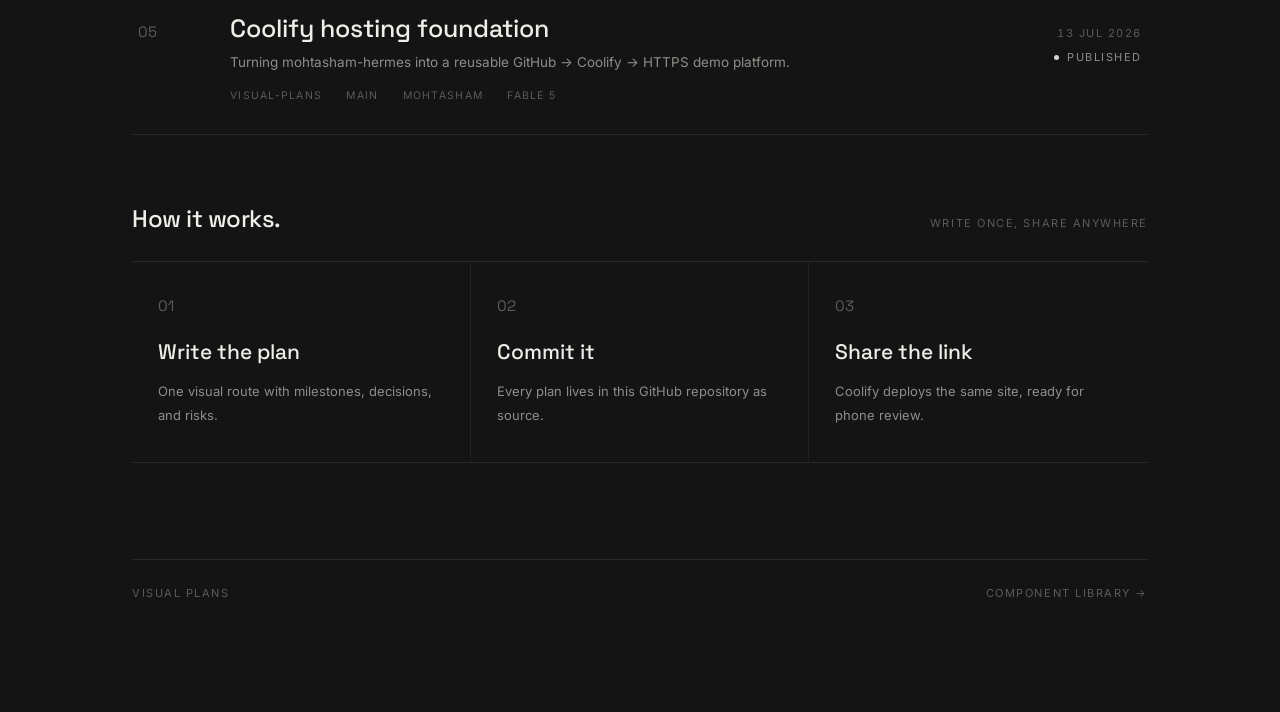
==== commit f5c653df: "docs: visualise MatrAIx persona agents" ====
--- a/index.html
+++ b/index.html
@@ -85,6 +85,18 @@
       // Add a plan here and it is automatically sorted (newest first) and linked.
       // Optional fields: repo, branch, pr (URL), author, model.
       const plans = [
+        {
+          title: "MatrAIx — 8.3 billion persona agents",
+          description:
+            "How a queryable persona population, four interaction environments, and versioned tasks turn diverse simulated users into a product-evaluation system—and why the persona model can flip the verdict.",
+          href: "/matraix-persona-agents/",
+          date: "2026-08-13",
+          status: "published",
+          repo: "MohtashamMurshid/visual-plans",
+          branch: "main",
+          author: "Ren",
+          model: "GPT-5.6",
+        },
         {
           title: "Doomed from the Start — visual paper explainer",
           description:
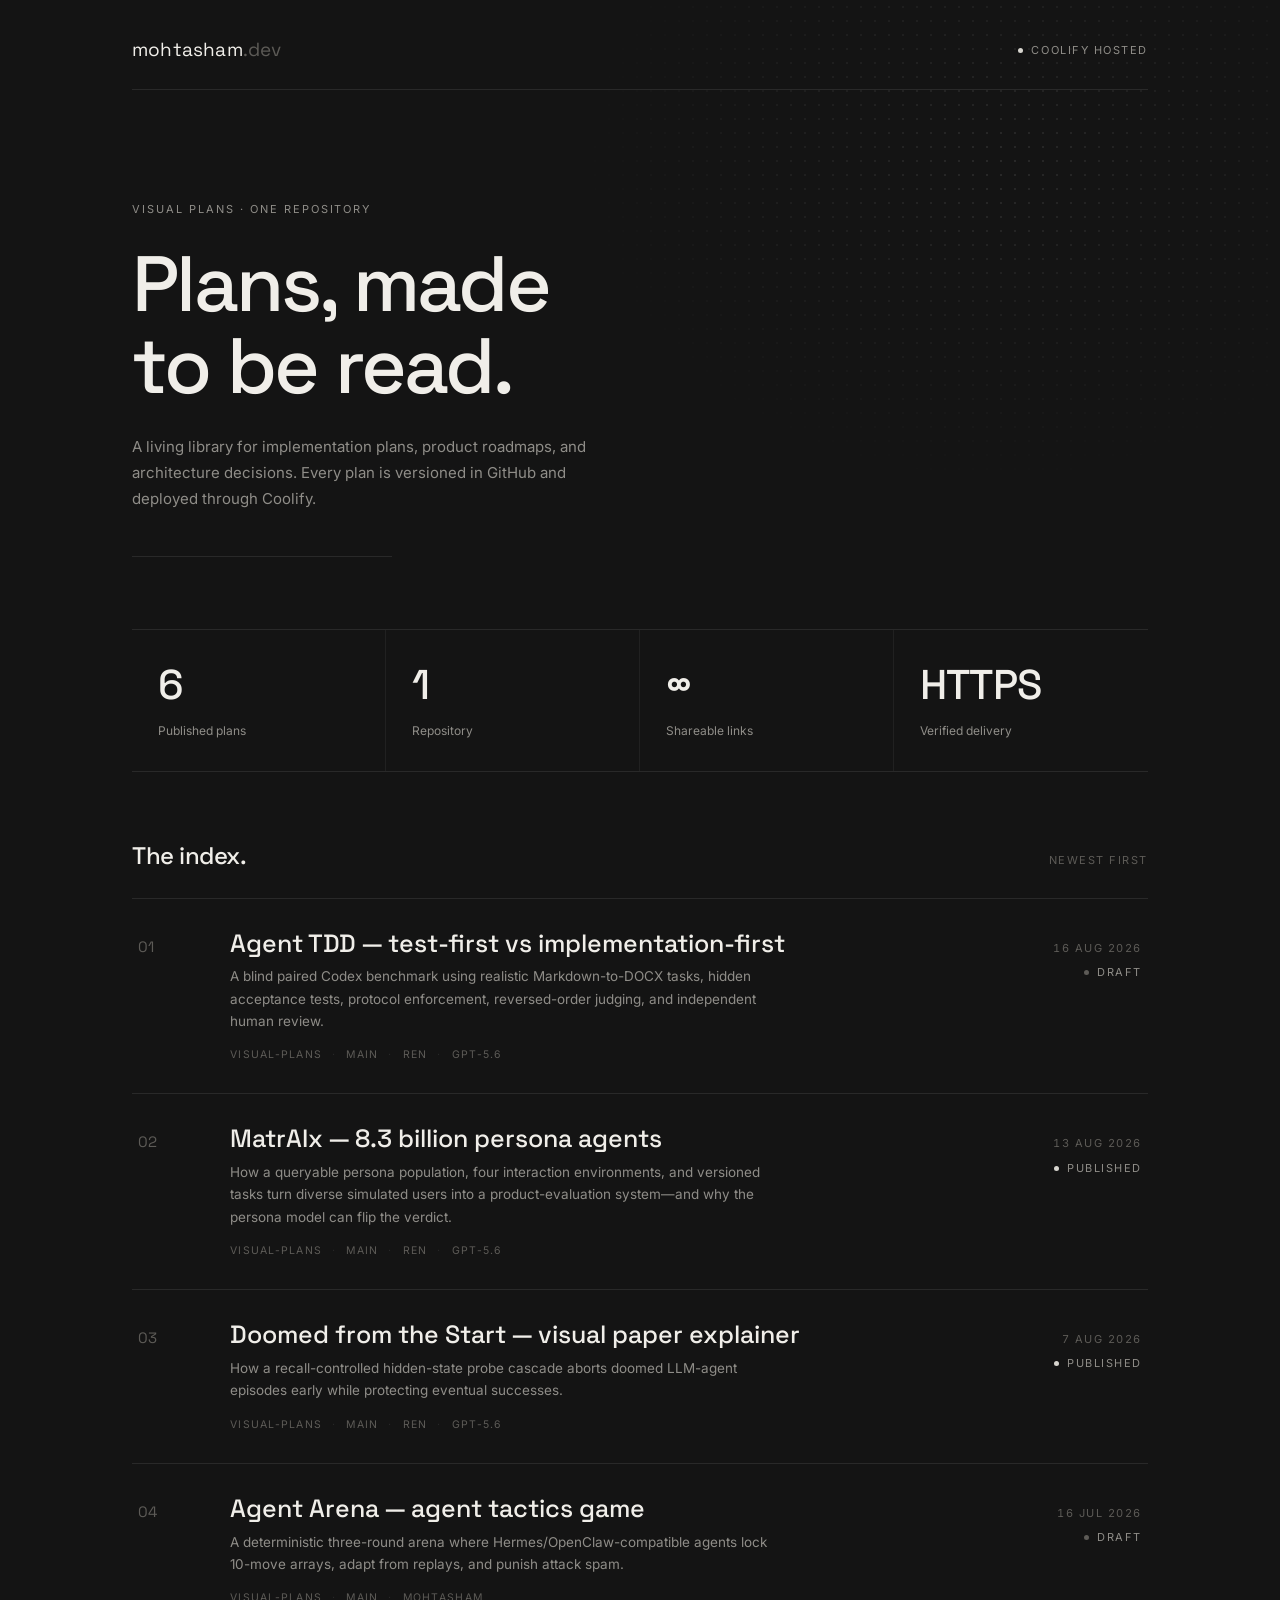
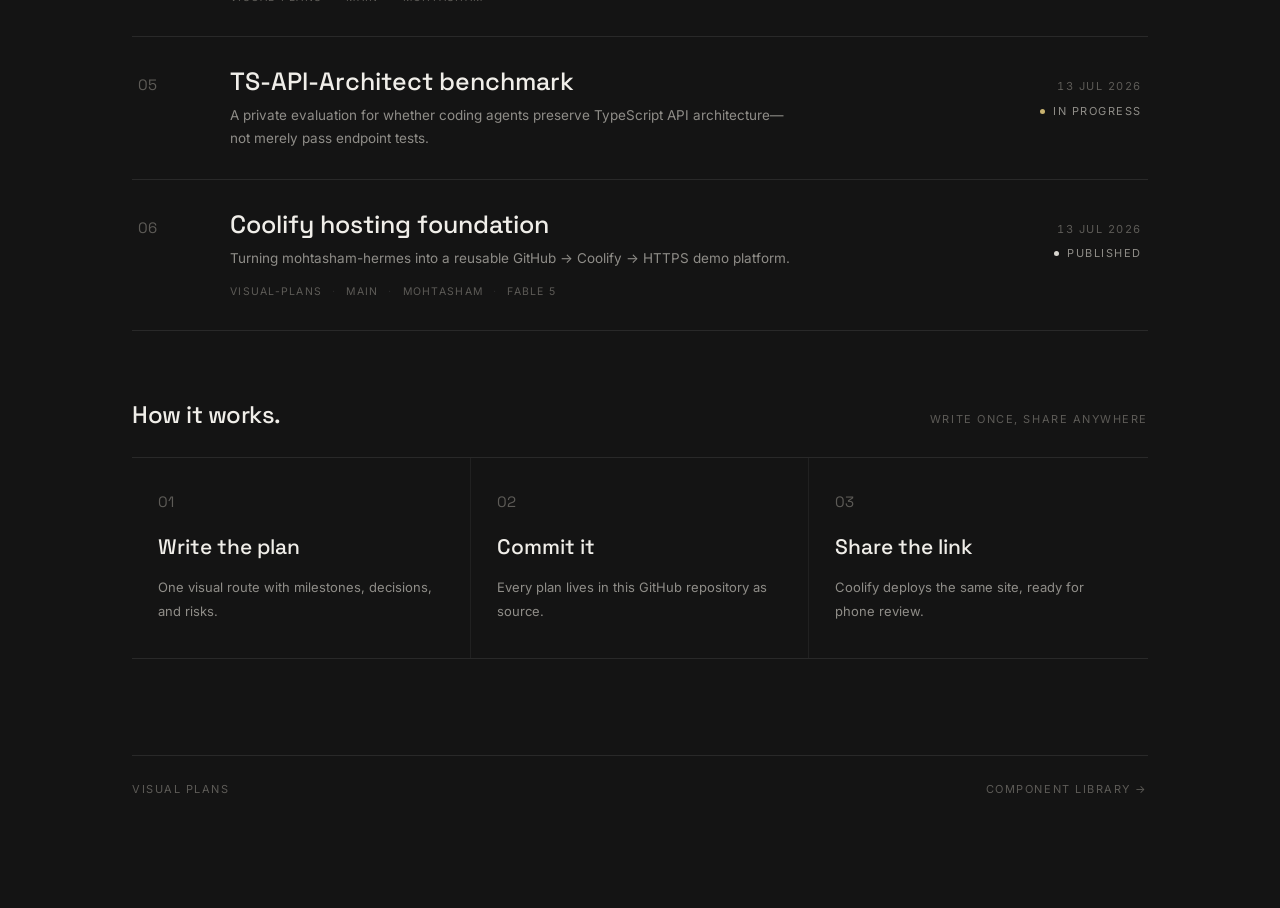
==== commit eca7490f: "docs: add agent TDD benchmark plan" ====
--- a/index.html
+++ b/index.html
@@ -86,6 +86,18 @@
       // Optional fields: repo, branch, pr (URL), author, model.
       const plans = [
         {
+          title: "Agent TDD — test-first vs implementation-first",
+          description:
+            "A blind paired Codex benchmark using realistic Markdown-to-DOCX tasks, hidden acceptance tests, protocol enforcement, reversed-order judging, and independent human review.",
+          href: "/agent-tdd-benchmark/",
+          date: "2026-08-16",
+          status: "draft",
+          repo: "MohtashamMurshid/visual-plans",
+          branch: "main",
+          author: "Ren",
+          model: "GPT-5.6",
+        },
+        {
           title: "MatrAIx — 8.3 billion persona agents",
           description:
             "How a queryable persona population, four interaction environments, and versioned tasks turn diverse simulated users into a product-evaluation system—and why the persona model can flip the verdict.",
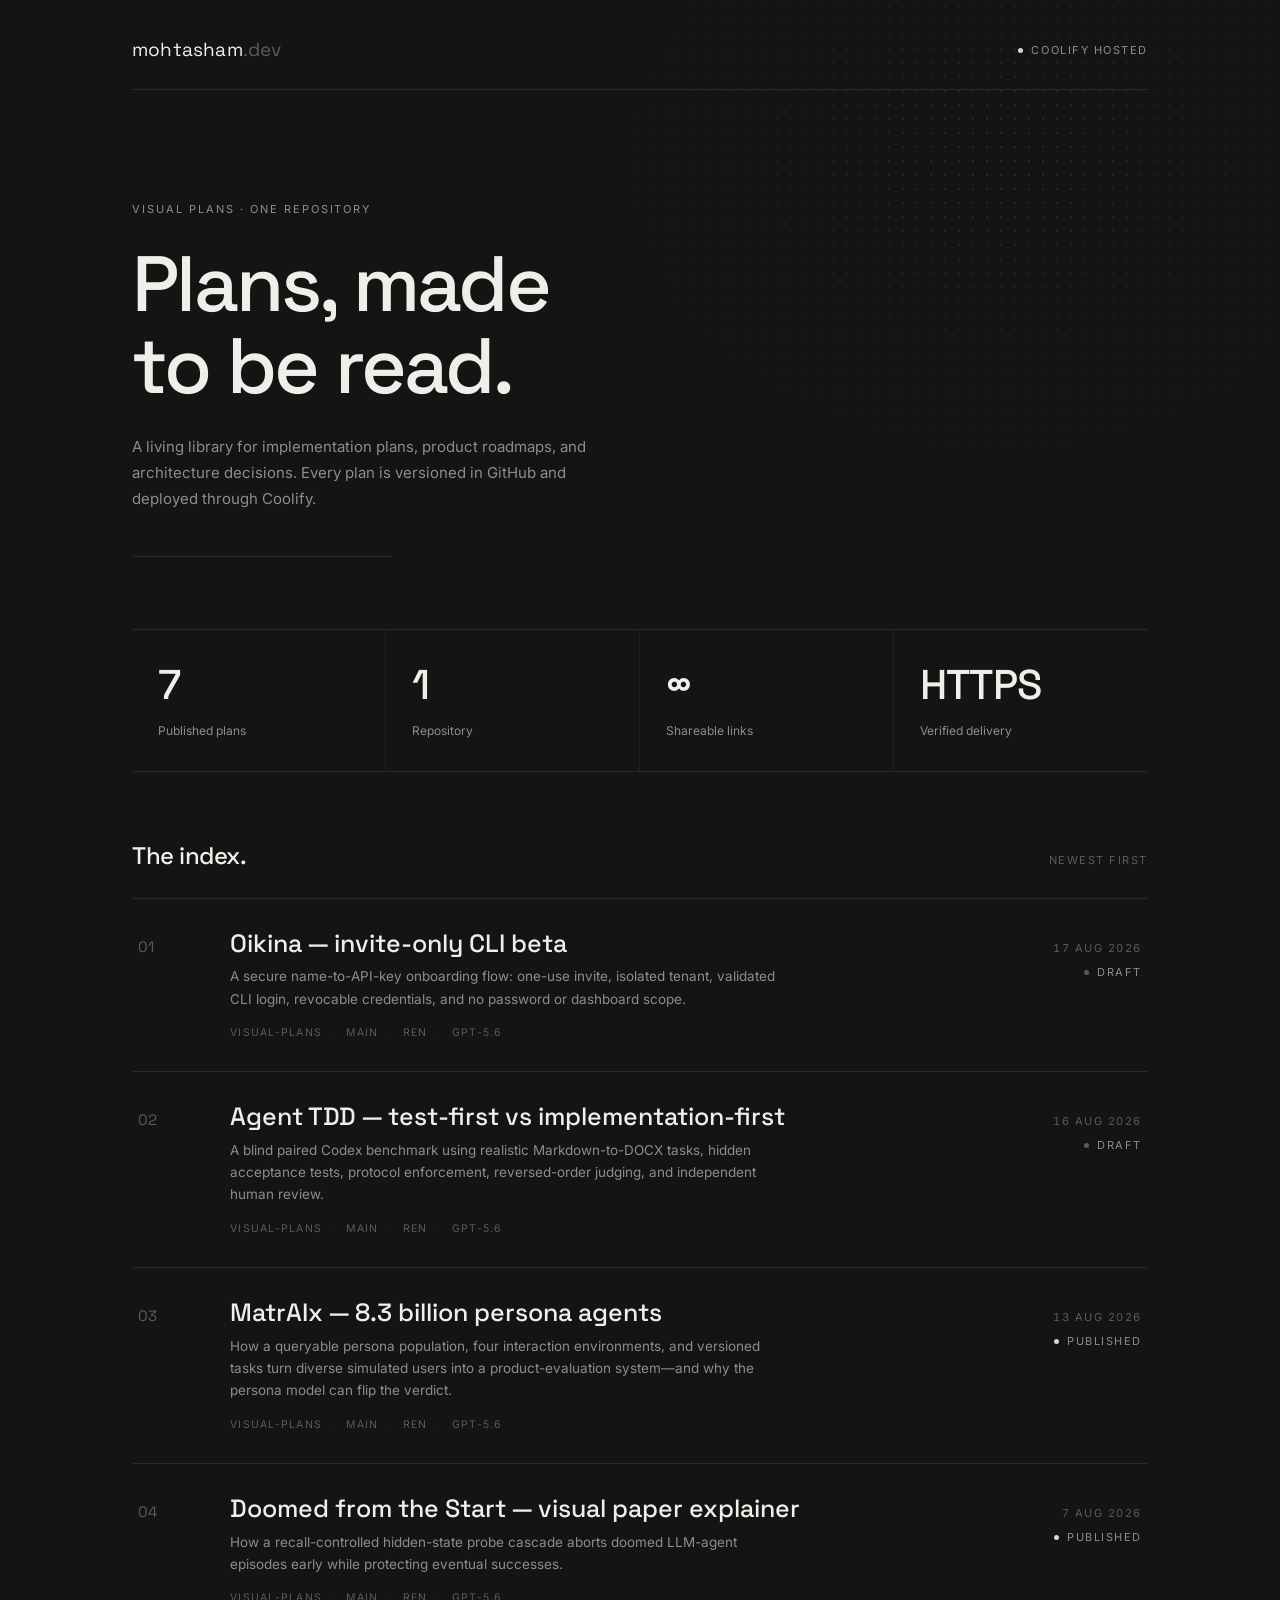
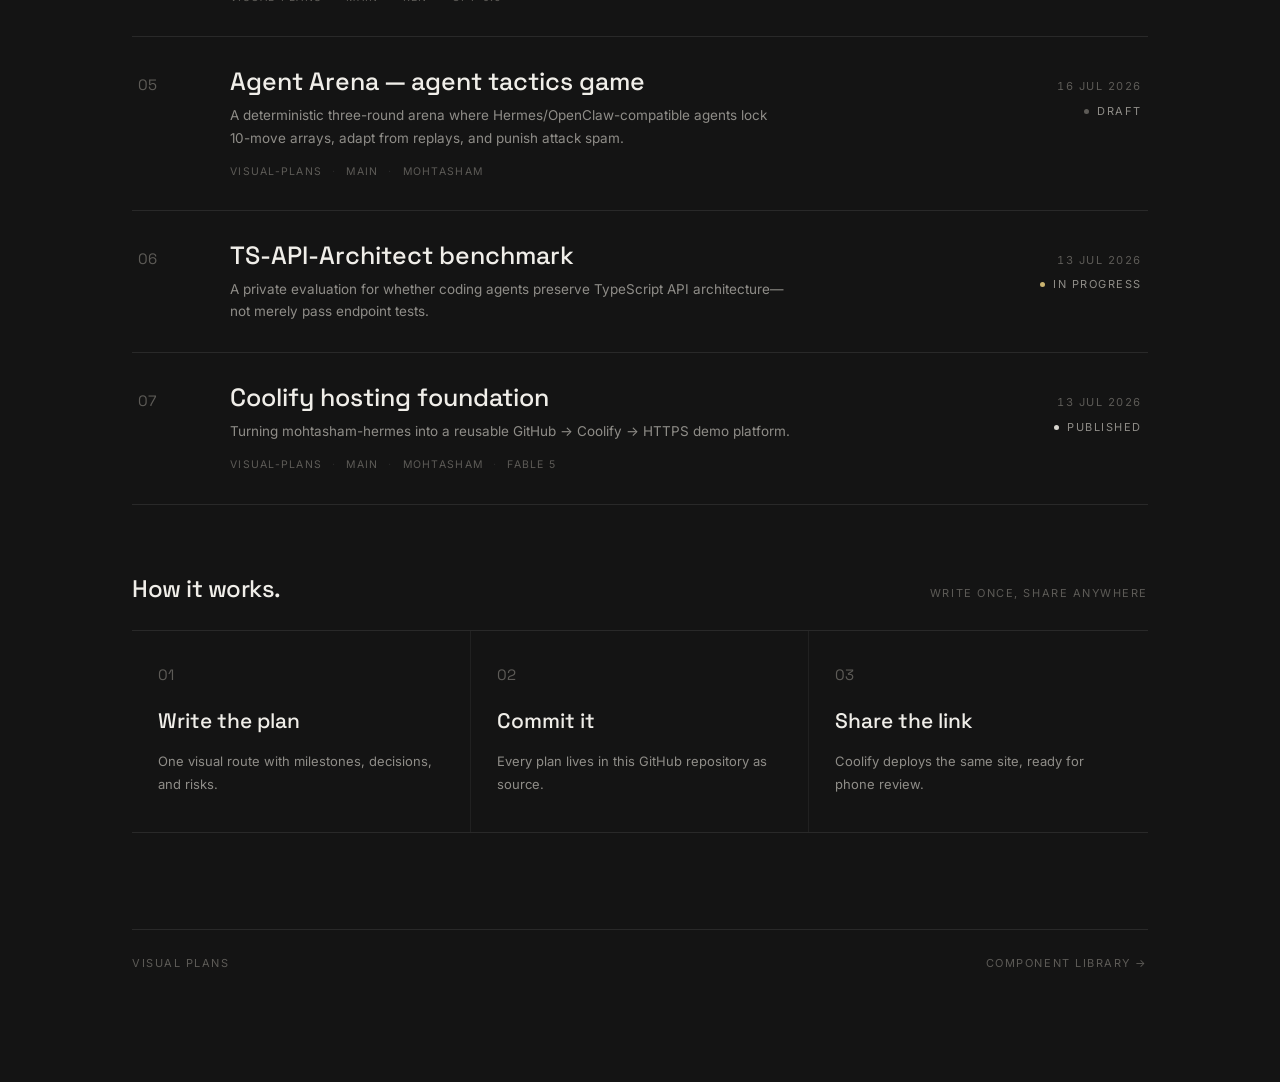
==== commit 2062a4bb: "docs: add Oikina invite beta plan" ====
--- a/index.html
+++ b/index.html
@@ -86,6 +86,18 @@
       // Optional fields: repo, branch, pr (URL), author, model.
       const plans = [
         {
+          title: "Oikina — invite-only CLI beta",
+          description:
+            "A secure name-to-API-key onboarding flow: one-use invite, isolated tenant, validated CLI login, revocable credentials, and no password or dashboard scope.",
+          href: "/oikina-invite-beta/",
+          date: "2026-08-17",
+          status: "draft",
+          repo: "MohtashamMurshid/visual-plans",
+          branch: "main",
+          author: "Ren",
+          model: "GPT-5.6",
+        },
+        {
           title: "Agent TDD — test-first vs implementation-first",
           description:
             "A blind paired Codex benchmark using realistic Markdown-to-DOCX tasks, hidden acceptance tests, protocol enforcement, reversed-order judging, and independent human review.",
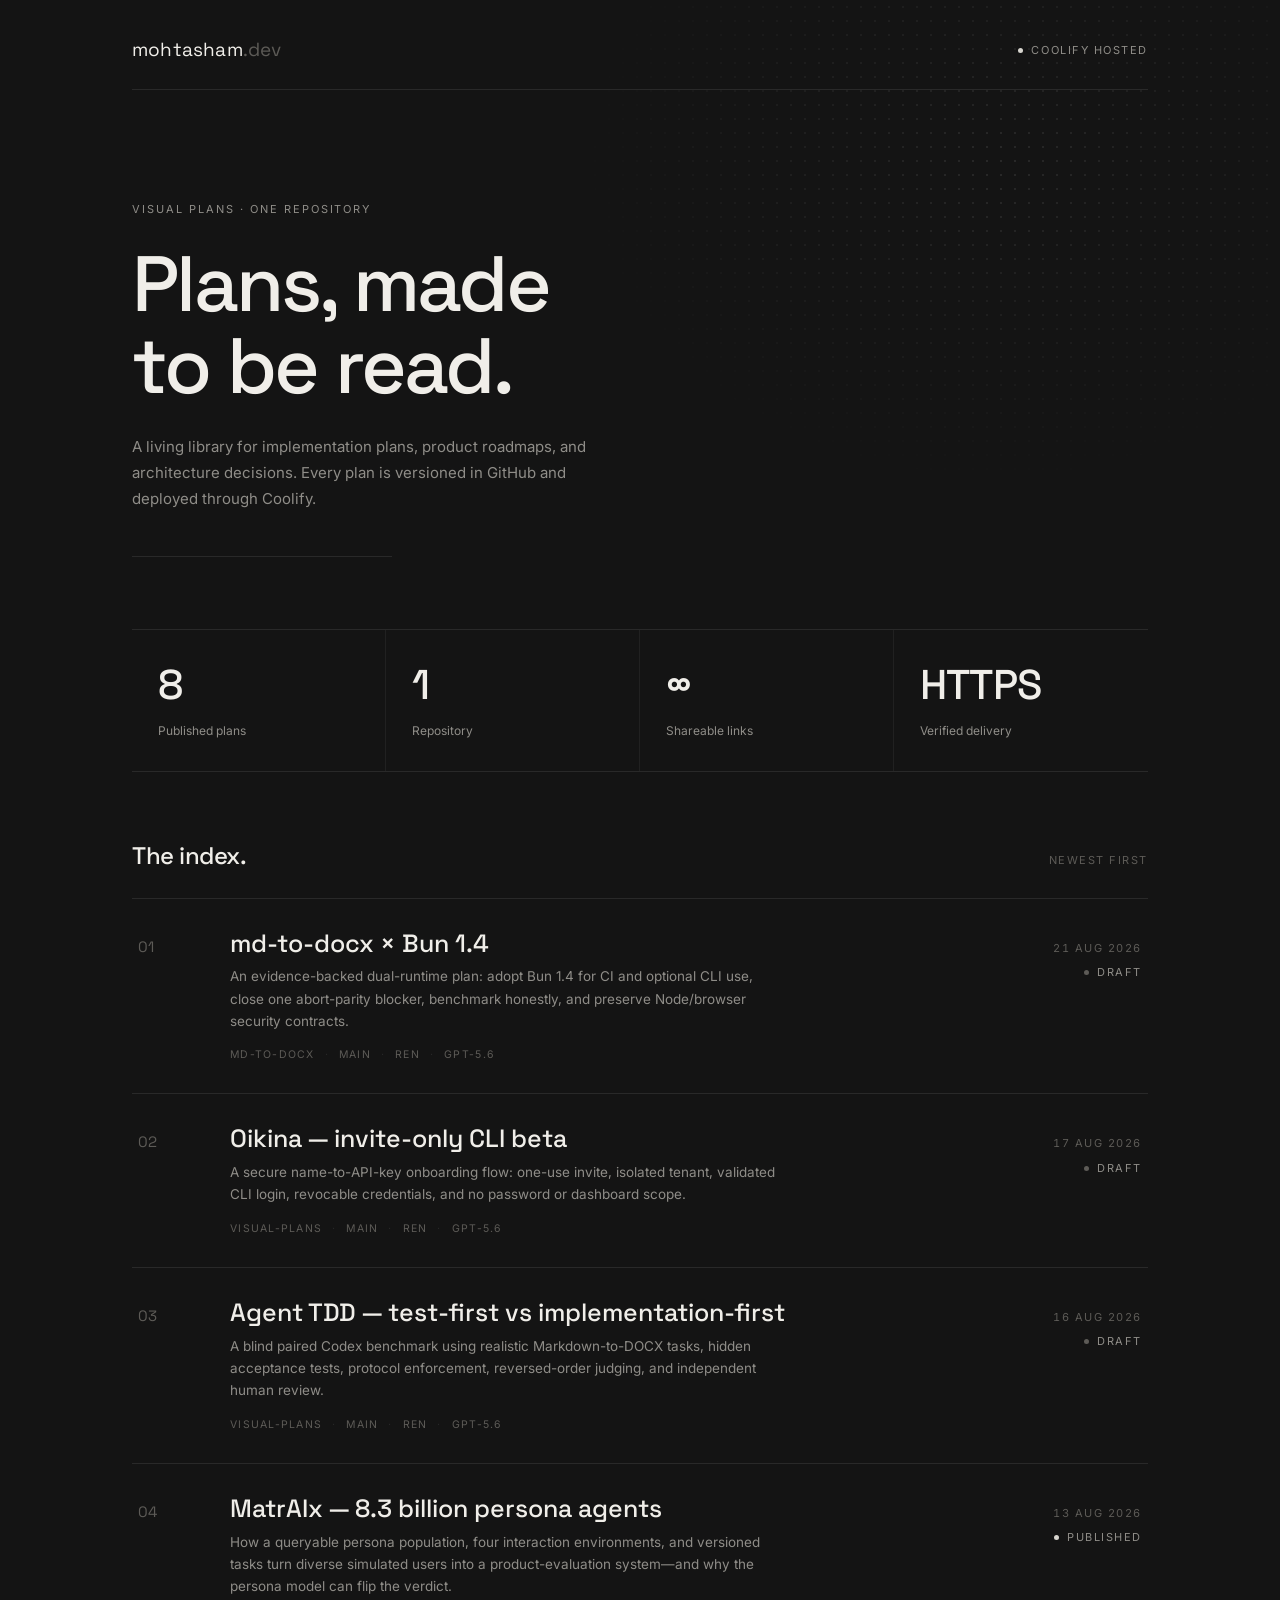
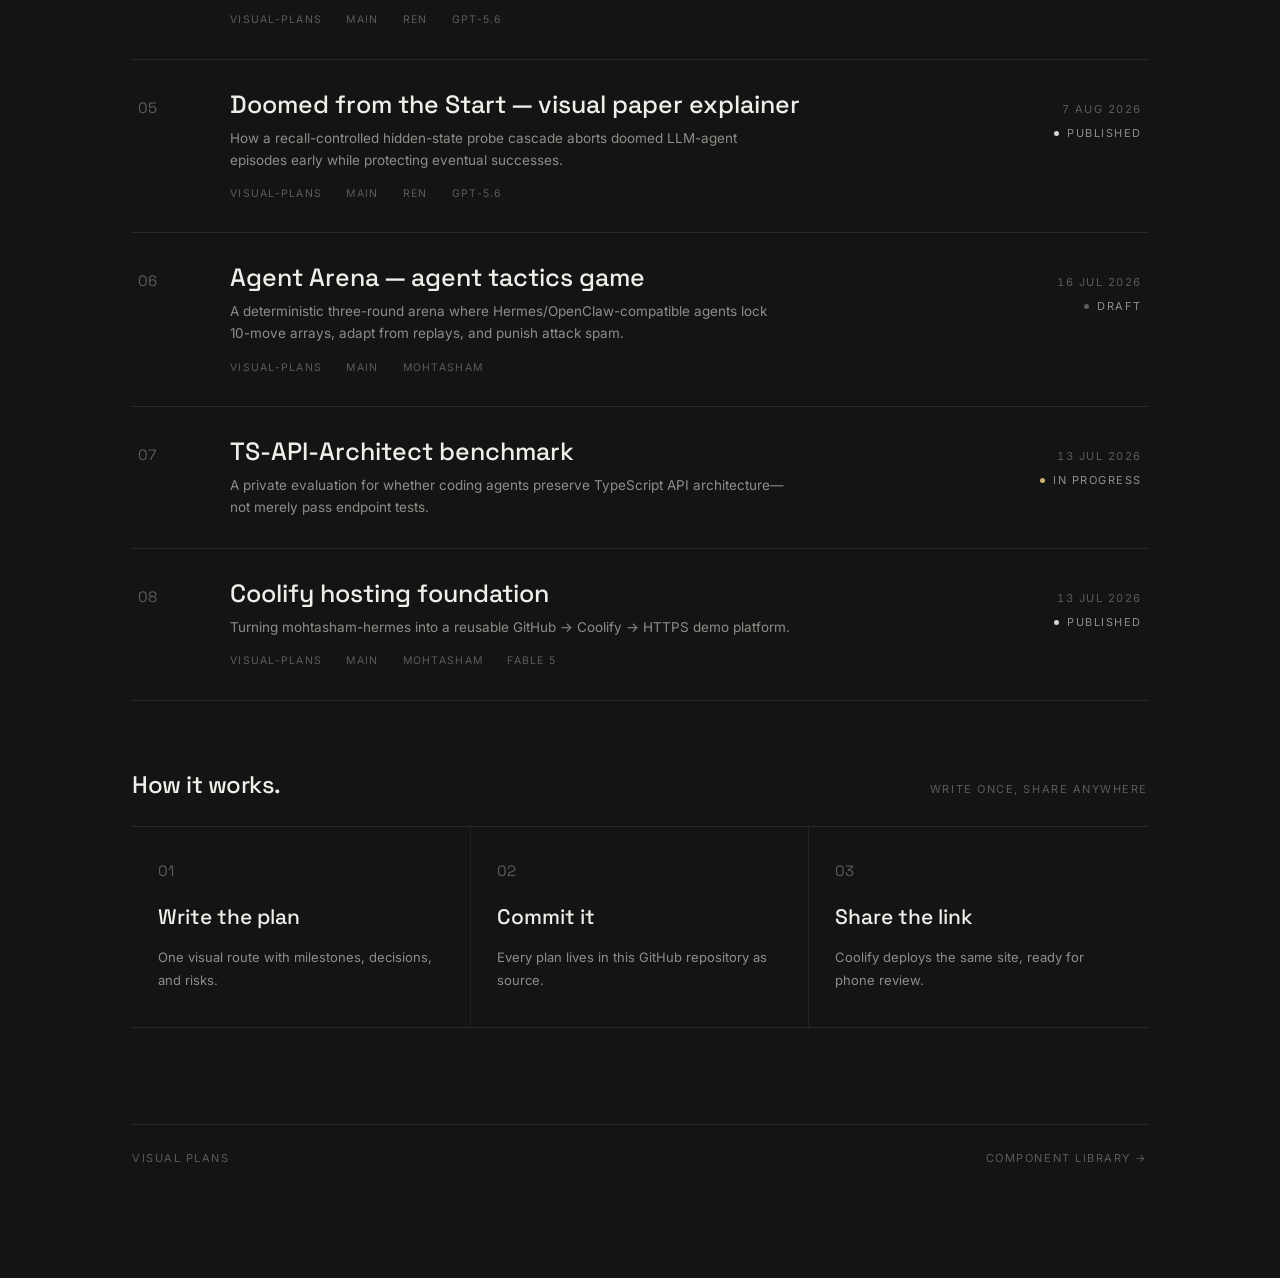
==== commit 8294b49b: "docs: add md-to-docx Bun 1.4 plan" ====
--- a/index.html
+++ b/index.html
@@ -86,6 +86,18 @@
       // Optional fields: repo, branch, pr (URL), author, model.
       const plans = [
         {
+          title: "md-to-docx × Bun 1.4",
+          description:
+            "An evidence-backed dual-runtime plan: adopt Bun 1.4 for CI and optional CLI use, close one abort-parity blocker, benchmark honestly, and preserve Node/browser security contracts.",
+          href: "/md-to-docx-bun-1-4/",
+          date: "2026-08-21",
+          status: "draft",
+          repo: "MohtashamMurshid/md-to-docx",
+          branch: "main",
+          author: "Ren",
+          model: "GPT-5.6",
+        },
+        {
           title: "Oikina — invite-only CLI beta",
           description:
             "A secure name-to-API-key onboarding flow: one-use invite, isolated tenant, validated CLI login, revocable credentials, and no password or dashboard scope.",
